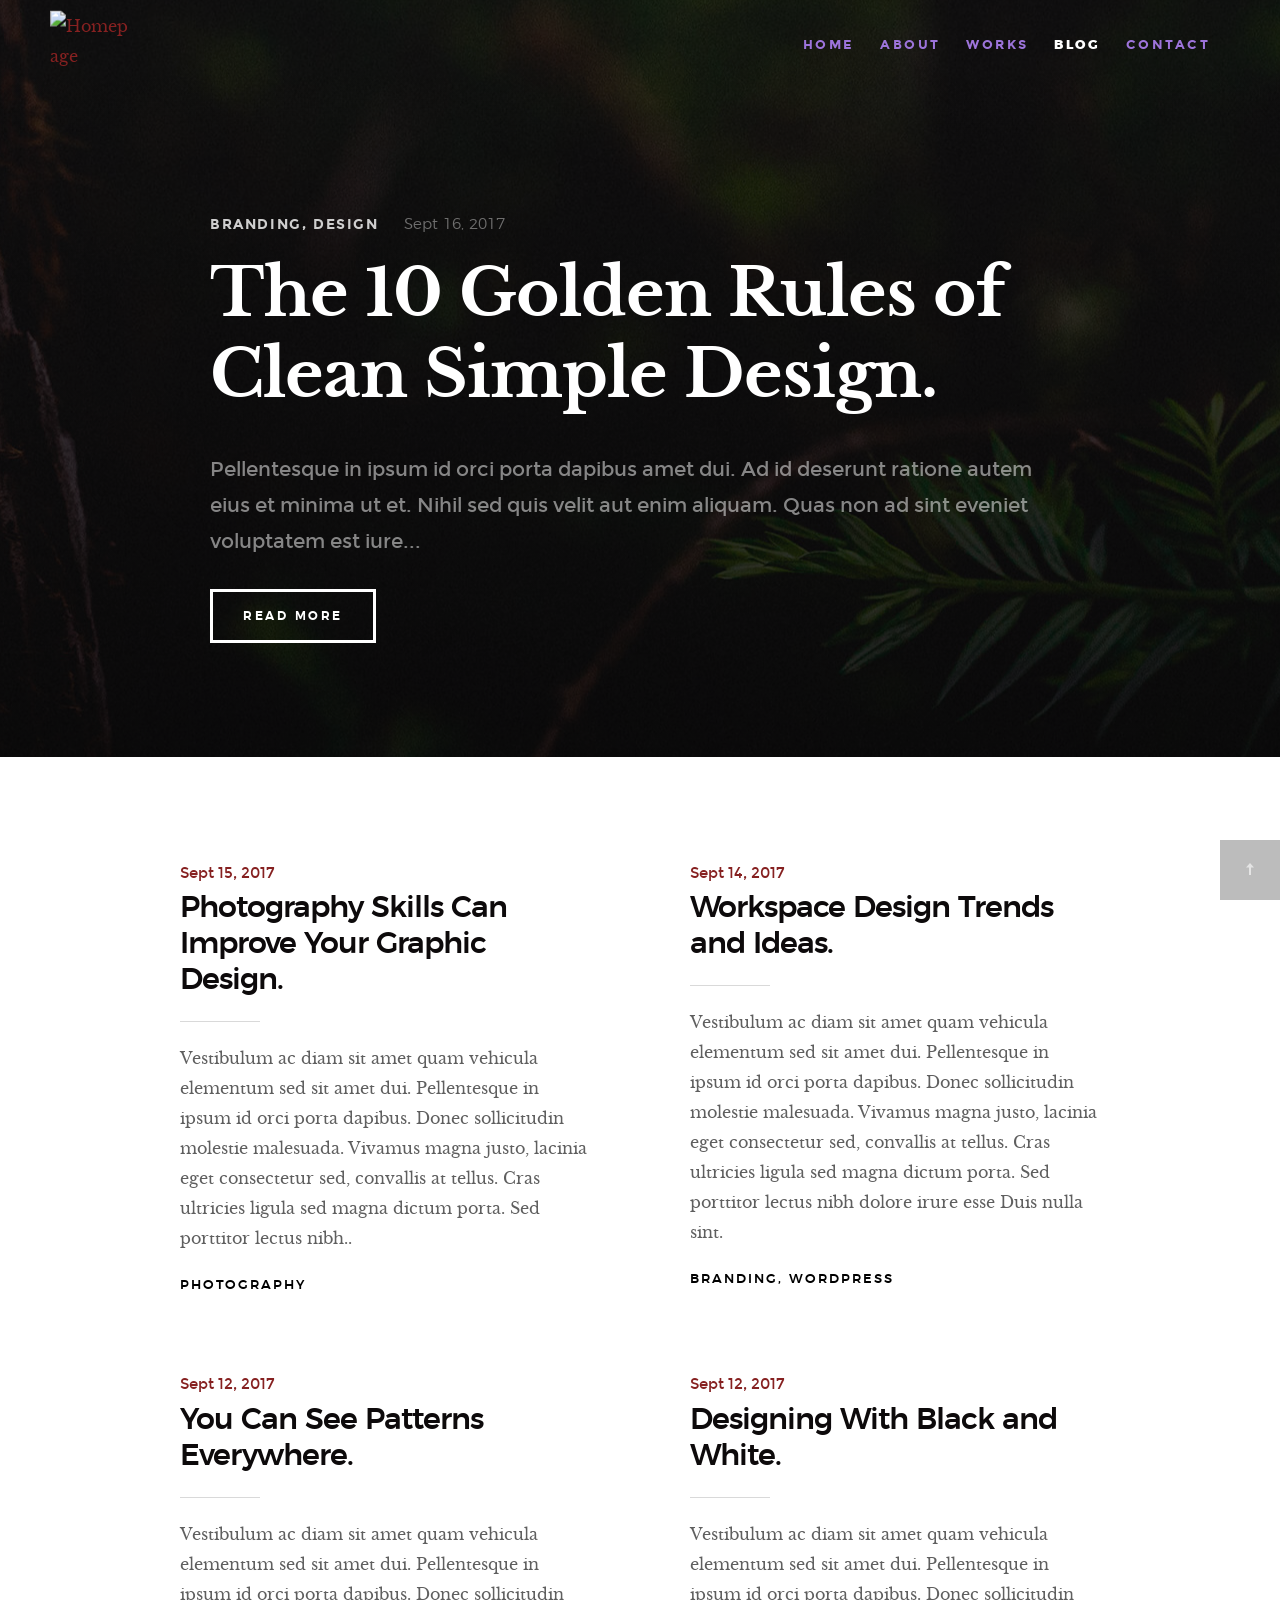
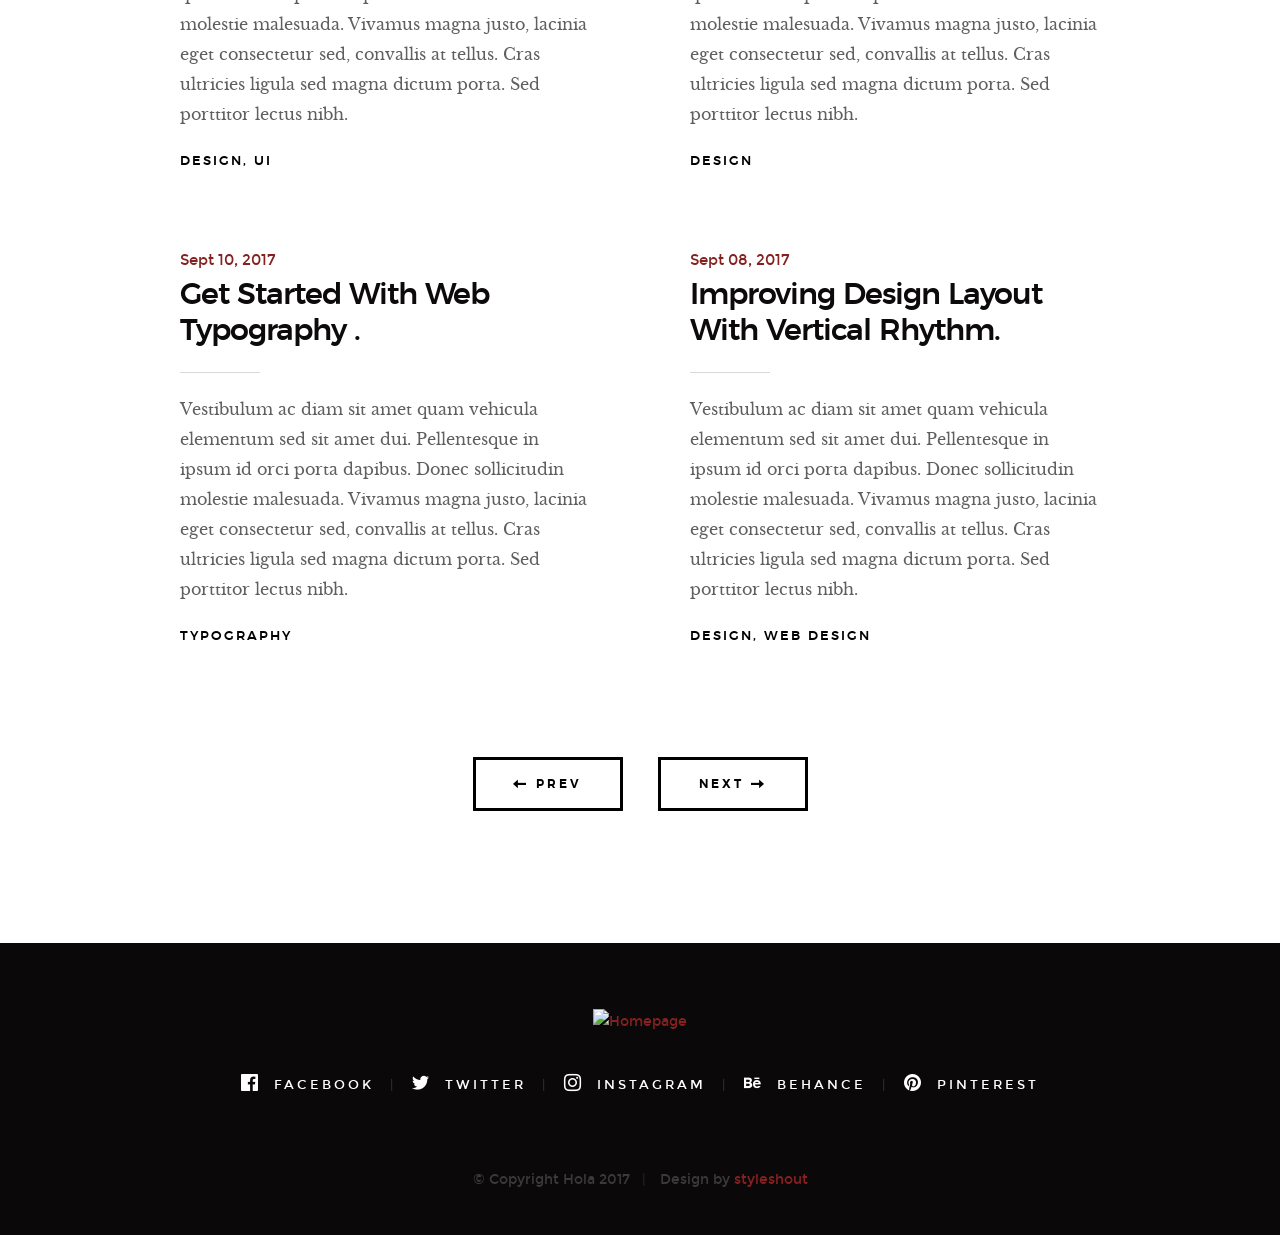
==== blog.html @ 4538a23d "first commit" ====
<!DOCTYPE html>
<!--[if lt IE 9 ]><html class="no-js oldie" lang="en"> <![endif]-->
<!--[if IE 9 ]><html class="no-js oldie ie9" lang="en"> <![endif]-->
<!--[if (gte IE 9)|!(IE)]><!-->
<html class="no-js" lang="en">
<!--<![endif]-->

<head>

    <!--- basic page needs
    ================================================== -->
    <meta charset="utf-8">
    <title>Blog - Hola</title>
    <meta name="description" content="">
    <meta name="author" content="">

    <!-- mobile specific metas
    ================================================== -->
    <meta name="viewport" content="width=device-width, initial-scale=1">

    <!-- CSS
    ================================================== -->
    <link rel="stylesheet" href="css/base.css">
    <link rel="stylesheet" href="css/vendor.css">
    <link rel="stylesheet" href="css/main.css">

    <!-- script
    ================================================== -->
    <script src="js/modernizr.js"></script>
    <script src="js/pace.min.js"></script>

    <!-- favicons
    ================================================== -->
    <link rel="shortcut icon" href="favicon.ico" type="image/x-icon">
    <link rel="icon" href="favicon.ico" type="image/x-icon">

</head>


<body id="top">

    <!-- header
    ================================================== -->
    <header class="s-header">

        <div class="header-logo">
            <a class="site-logo" href="index.html"><img src="images/logo.png" alt="Homepage"></a>
        </div>

        <nav class="header-nav-wrap">
            <ul class="header-nav">
                <li><a href="index.html#home" title="home">Home</a></li>
                <li><a href="index.html#about" title="about">About</a></li>
                <li><a href="index.html#works" title="works">Works</a></li>
                <li class="current"><a href="blog.html" title="blog">Blog</a></li>
                <li><a href="index.html#contact" title="contact">Contact</a></li>	
            </ul>
        </nav>

        <a class="header-menu-toggle" href="#0"><span>Menu</span></a>

    </header> <!-- end s-header -->


    <!-- page header
    ================================================== -->
    <section class="page-header page-hero" style="background-image:url(images/blog/blog-bg-01.jpg)">

        <div class="row page-header__content">
            <article class="col-full">

                <div class="page-header__info">
                    <div class="page-header__cat">
                        <a href="#0">Branding</a><a href="#0">Design</a>
                    </div>
                    <div class="page-header__date">
                        Sept 16, 2017
                    </div>
                </div>
                
                <h1 class="page-header__title">
                    <a href="#0" title="">
                        The 10 Golden Rules of Clean Simple Design.
                    </a>
                </h1>
                <p>Pellentesque in ipsum id orci porta dapibus amet dui. Ad id deserunt ratione autem eius et minima ut et. Nihil sed quis velit aut enim aliquam. Quas non ad sint eveniet voluptatem est iure...</p>
                <p>
                    <a href="#0" class="btn btn--stroke page-header__btn">Read More</a>
                </p>
            </article>
        </div>

    </section> <!-- end page-header -->


    <!-- blog
    ================================================== -->
    <section class="blog-content-wrap">

        <div class="row blog-content">
            <div class="col-full">

                <div class="blog-list block-1-2 block-tab-full">

                    <article class="col-block">
                        
                        <div class="blog-date">
                            <a href="blog-single.html">Sept 15, 2017</a>
                        </div>  
                        
                        <h2 class="h01"><a href="blog-single.html">Photography Skills Can Improve Your Graphic Design.</a></h2>
                        <p>
                        Vestibulum ac diam sit amet quam vehicula elementum sed sit amet dui. Pellentesque in ipsum id orci porta dapibus. Donec sollicitudin molestie malesuada. Vivamus magna justo, lacinia eget consectetur sed, convallis at tellus. Cras ultricies ligula sed magna dictum porta. Sed porttitor lectus nibh..
                        </p>

                        <div class="blog-cat">
                            <a href="blog.html">Photography</a>
                        </div>

                    </article>

                    <article class="col-block">
                        
                        <div class="blog-date">
                            <a href="blog-single.html">Sept 14, 2017</a>
                        </div>

                        <h2 class="h01"><a href="blog-single.html">Workspace Design Trends and Ideas.</a></h2>
                        <p>
                        Vestibulum ac diam sit amet quam vehicula elementum sed sit amet dui. Pellentesque in ipsum id orci porta dapibus. Donec sollicitudin molestie malesuada. Vivamus magna justo, lacinia eget consectetur sed, convallis at tellus. Cras ultricies ligula sed magna dictum porta. Sed porttitor lectus nibh dolore irure esse Duis nulla sint.
                        </p>

                        <div class="blog-cat">
                            <a href="blog.html">Branding</a><a href="blog.html">Wordpress</a>
                        </div>
                    </article>

                    <article class="col-block">
                        
                        <div class="blog-date">
                            <a href="blog-single.html">Sept 12, 2017</a>
                        </div>    
                        <h2 class="h01"><a href="blog-single.html">You Can See Patterns Everywhere.</a></h2>
                        <p>
                        Vestibulum ac diam sit amet quam vehicula elementum sed sit amet dui. Pellentesque in ipsum id orci porta dapibus. Donec sollicitudin molestie malesuada. Vivamus magna justo, lacinia eget consectetur sed, convallis at tellus. Cras ultricies ligula sed magna dictum porta. Sed porttitor lectus nibh.
                        </p>

                        <div class="blog-cat">
                            <a href="blog.html">Design</a><a href="blog.html">UI</a>
                        </div>
                    </article>

                    <article class="col-block">
                        
                        <div class="blog-date">
                            <a href="blog-single.html">Sept 12, 2017</a>
                        </div>
                        <h2 class="h01"><a href="blog-single.html">Designing With Black and White.</a></h2>
                        <p>
                        Vestibulum ac diam sit amet quam vehicula elementum sed sit amet dui. Pellentesque in ipsum id orci porta dapibus. Donec sollicitudin molestie malesuada. Vivamus magna justo, lacinia eget consectetur sed, convallis at tellus. Cras ultricies ligula sed magna dictum porta. Sed porttitor lectus nibh.
                        </p>

                        <div class="blog-cat">
                            <a href="blog.html">Design</a>
                        </div>
                    </article>

                    <article class="col-block">
                        <div class="blog-date">
                            <a href="blog-single.html">Sept 10, 2017</a>
                        </div>
                        <h2 class="h01"><a href="blog-single.html">Get Started With Web Typography .</a></h2>
                        <p>
                        Vestibulum ac diam sit amet quam vehicula elementum sed sit amet dui. Pellentesque in ipsum id orci porta dapibus. Donec sollicitudin molestie malesuada. Vivamus magna justo, lacinia eget consectetur sed, convallis at tellus. Cras ultricies ligula sed magna dictum porta. Sed porttitor lectus nibh.
                        </p>

                        <div class="blog-cat">
                            <a href="blog.html">Typography</a>
                        </div>
                    </article>

                    <article class="col-block">
                        
                        <div class="blog-date">
                            <a href="blog-single.html">Sept 08, 2017</a>
                        </div>
                        <h2 class="h01"><a href="blog-single.html">Improving Design Layout With Vertical Rhythm.</a></h2>
                        <p>
                        Vestibulum ac diam sit amet quam vehicula elementum sed sit amet dui. Pellentesque in ipsum id orci porta dapibus. Donec sollicitudin molestie malesuada. Vivamus magna justo, lacinia eget consectetur sed, convallis at tellus. Cras ultricies ligula sed magna dictum porta. Sed porttitor lectus nibh.
                        </p>

                        <div class="blog-cat">
                            <a href="blog.html">Design</a><a href="#0">Web Design</a>
                        </div>
                    </article>

                </div> <!-- end blog-list -->

            </div> <!-- end col-full -->
        </div> <!-- end blog-content -->

        <div class="row blog-entries-nav">
            <div class="col-full">
                <a href="#0" class="btn btn--stroke">
                    <i class="im im-arrow-left"></i>
                    Prev
                </a>
                <a href="#0" class="btn btn--stroke">
                    Next
                    <i class="im im-arrow-right"></i>
                </a>
            </div>
        </div>

    </section> <!-- end blog-content-wrap -->


    <!-- footer
    ================================================== -->
    <footer>
        <div class="row">
            <div class="col-full">

                <div class="footer-logo">
                    <a class="footer-site-logo" href="#0"><img src="images/logo.png" alt="Homepage"></a>
                </div>

                <ul class="footer-social">
                    <li><a href="#0">
                        <i class="im im-facebook" aria-hidden="true"></i>
                        <span>Facebook</span>
                    </a></li>
                    <li><a href="#0">
                        <i class="im im-twitter" aria-hidden="true"></i>
                        <span>Twitter</span>
                    </a></li>
                    <li><a href="#0">
                        <i class="im im-instagram" aria-hidden="true"></i>
                        <span>Instagram</span>
                    </a></li>
                    <li><a href="#0">
                        <i class="im im-behance" aria-hidden="true"></i>
                        <span>Behance</span>
                    </a></li>
                    <li><a href="#0">
                        <i class="im im-pinterest" aria-hidden="true"></i>
                        <span>Pinterest</span>
                    </a></li>
                </ul>
                    
            </div>
        </div>

        <div class="row footer-bottom">

            <div class="col-twelve">
                <div class="copyright">
                    <span>© Copyright Hola 2017</span> 
                    <span>Design by <a href="https://www.styleshout.com/">styleshout</a></span>	
                </div>

                <div class="go-top">
                <a class="smoothscroll" title="Back to Top" href="#top"><i class="im im-arrow-up" aria-hidden="true"></i></a>
                </div>
            </div>

        </div> <!-- end footer-bottom -->

    </footer> <!-- end footer -->


    <div id="preloader"> 
        <div id="loader"></div>
    </div>


    <!-- Java Script
    ================================================== -->
    <script src="js/jquery-3.2.1.min.js"></script>
    <script src="js/plugins.js"></script>
    <script src="js/main.js"></script>

</body>

</html>
---- css/base.css ----
/* =================================================================== 
 *
 *  Hola v1.0 Base Stylesheet
 *  10-02-2017
 *  ------------------------------------------------------------------
 *
 *  TOC:
 *  # Normalize
 *  # Basic/base setup styles
 *      ## Media
 *      ## Typography resets
 *      ## links
 *      ## inputs
 *  # grid
 *      ## medium size devices
 *      ## tablets
 *      ## mobile devices
 *      ## small mobile devices
 *  # block grids
 *      ## medium size devices
 *      ## tablets
 *      ## mobile devices
 *      ## small mobile devices
 *  # MISC
 *
 * =================================================================== */


/* ===================================================================
 * # normalize
 * normalize.css v5.0.0 | MIT License | 
 * github.com/necolas/normalize.css
 *
 * ------------------------------------------------------------------- */

html {
    font-family: sans-serif;
    line-height: 1.15;
    -ms-text-size-adjust: 100%;
    -webkit-text-size-adjust: 100%;
}

body {
    margin: 0;
}

article, aside, footer, header, nav, section {
    display: block;
}

h1 {
    font-size: 2em;
    margin: 0.67em 0;
}

figcaption, figure, main {
    display: block;
}

figure {
    margin: 1em 40px;
}

hr {
    box-sizing: content-box;
    height: 0;
    overflow: visible;
}

pre {
    font-family: monospace, monospace;
    font-size: 1em;
}

a {
    background-color: transparent;
    -webkit-text-decoration-skip: objects;
}

a:active, a:hover {
    outline-width: 0;
}

abbr[title] {
    border-bottom: none;
    text-decoration: underline;
    text-decoration: underline dotted;
}

b, strong {
    font-weight: inherit;
}

b, strong {
    font-weight: bolder;
}

code, kbd, samp {
    font-family: monospace, monospace;
    font-size: 1em;
}

dfn {
    font-style: italic;
}

mark {
    background-color: #ff0;
    color: #000;
}

small {
    font-size: 80%;
}

sub, sup {
    font-size: 75%;
    line-height: 0;
    position: relative;
    vertical-align: baseline;
}

sub {
    bottom: -0.25em;
}

sup {
    top: -0.5em;
}

audio, video {
    display: inline-block;
}

audio:not([controls]) {
    display: none;
    height: 0;
}

img {
    border-style: none;
}

svg:not(:root) {
    overflow: hidden;
}

button, input, optgroup, select, textarea {
    font-family: sans-serif;
    font-size: 100%;
    line-height: 1.15;
    margin: 0;
}

button, input {
    overflow: visible;
}

button, select {
    text-transform: none;
}

button, html [type="button"], [type="reset"], [type="submit"] {
    -webkit-appearance: button;
}

button::-moz-focus-inner, [type="button"]::-moz-focus-inner, [type="reset"]::-moz-focus-inner, [type="submit"]::-moz-focus-inner {
    border-style: none;
    padding: 0;
}

button:-moz-focusring, [type="button"]:-moz-focusring, [type="reset"]:-moz-focusring, [type="submit"]:-moz-focusring {
    outline: 1px dotted ButtonText;
}

fieldset {
    border: 1px solid #c0c0c0;
    margin: 0 2px;
    padding: 0.35em 0.625em 0.75em;
}

legend {
    box-sizing: border-box;
    color: inherit;
    display: table;
    max-width: 100%;
    padding: 0;
    white-space: normal;
}

progress {
    display: inline-block;
    vertical-align: baseline;
}

textarea {
    overflow: auto;
}

[type="checkbox"], [type="radio"] {
    box-sizing: border-box;
    padding: 0;
}

[type="number"]::-webkit-inner-spin-button, [type="number"]::-webkit-outer-spin-button {
    height: auto;
}

[type="search"] {
    -webkit-appearance: textfield;
    outline-offset: -2px;
}

[type="search"]::-webkit-search-cancel-button, [type="search"]::-webkit-search-decoration {
    -webkit-appearance: none;
}

::-webkit-file-upload-button {
    -webkit-appearance: button;
    font: inherit;
}

details, menu {
    display: block;
}

summary {
    display: list-item;
}

canvas {
    display: inline-block;
}

template {
    display: none;
}

[hidden] {
    display: none;
}


/* ===================================================================
 * # basic/base setup styles - (_basic.scss)
 *
 * ------------------------------------------------------------------- */

html {
    font-size: 62.5%;
    box-sizing: border-box;
}

*, *::before, *::after {
    box-sizing: inherit;
}

body {
    font-weight: normal;
    line-height: 1;
    word-wrap: break-word;
    text-rendering: optimizeLegibility;
    -webkit-overflow-scrolling: touch;
    -webkit-text-size-adjust: none;
}

body, input, button {
    -moz-osx-font-smoothing: grayscale;
    -webkit-font-smoothing: antialiased;
}


/* ------------------------------------------------------------------- 
 * ## Media - (_basic.scss)
 * ------------------------------------------------------------------- */

img, video {
    max-width: 100%;
    height: auto;
}


/* ------------------------------------------------------------------- 
 * ## Typography resets - (_basic.scss)
 * ------------------------------------------------------------------- */

div, dl, dt, dd, ul, ol, li, h1, h2, h3, h4, h5, h6, pre, form, p, blockquote, th, td {
    margin: 0;
    padding: 0;
}

h1, h2, h3, h4, h5, h6 {
    -webkit-font-smoothing: auto;
    -webkit-font-smoothing: antialiased;
    -webkit-font-variant-ligatures: common-ligatures;
    -moz-font-variant-ligatures: common-ligatures;
    font-variant-ligatures: common-ligatures;
    text-rendering: optimizeLegibility;
}

em, i {
    font-style: italic;
    line-height: inherit;
}

strong, b {
    font-weight: bold;
    line-height: inherit;
}

small {
    font-size: 60%;
    line-height: inherit;
}

ol, ul {
    list-style: none;
}

li {
    display: block;
}


/* ------------------------------------------------------------------- 
 * ## links - (_basic.scss)
 * ------------------------------------------------------------------- */

a {
    text-decoration: none;
    line-height: inherit;
}

a img {
    border: none;
}


/* ------------------------------------------------------------------- 
 * ## inputs - (_basic.scss)
 * ------------------------------------------------------------------- */

fieldset {
    margin: 0;
    padding: 0;
}

input[type="email"], 
input[type="number"], 
input[type="search"], 
input[type="text"], 
input[type="tel"], 
input[type="url"], 
input[type="password"], textarea {
    -webkit-appearance: none;
    -moz-appearance: none;
    -ms-appearance: none;
    -o-appearance: none;
    appearance: none;
}


/* ===================================================================
 * # grid - (_grid.scss)
 *
 * ------------------------------------------------------------------- */

.row {
    width: 94%;
    max-width: 1200px;
    margin: 0 auto;
}

.row:after {
    content: "";
    display: table;
    clear: both;
}

.row .row {
    width: auto;
    max-width: none;
    margin-left: -20px;
    margin-right: -20px;
}


/* column blocks
 * -------------------------------------- */

[class*="col-"] {
    float: left;
}

[class*="col-"] + [class*="col-"].end {
    float: right;
}

[class*="col-"] {
    padding: 0 20px;
}


/* column width classes 
 * -------------------------------------- */

.col-one {
    width: 8.33333%;
}

.col-two, .col-1-6 {
    width: 16.66667%;
}

.col-three, .col-1-4 {
    width: 25%;
}

.col-four, .col-1-3 {
    width: 33.33333%;
}

.col-five {
    width: 41.66667%;
}

.col-six, .col-1-2 {
    width: 50%;
}

.col-seven {
    width: 58.33333%;
}

.col-eight, .col-2-3 {
    width: 66.66667%;
}

.col-nine, .col-3-4 {
    width: 75%;
}

.col-ten, .col-5-6 {
    width: 83.33333%;
}

.col-eleven {
    width: 91.66667%;
}

.col-twelve, .col-full {
    width: 100%;
}


/* ------------------------------------------------------------------- 
 * ## medium size devices - (_grid.scss)
 * ------------------------------------------------------------------- */

@media only screen and (max-width: 1200px) {
    .row .row {
        margin-left: -15px;
        margin-right: -15px;
    }
    [class*="col-"] {
        padding: 0 15px;
    }
    .md-two, .md-1-6 {
        width: 16.66667%;
    }
    .md-one {
        width: 8.33333%;
    }
    .md-three, .md-1-4 {
        width: 25%;
    }
    .md-four, .md-1-3 {
        width: 33.33333%;
    }
    .md-five {
        width: 41.66667%;
    }
    .md-six, .md-1-2 {
        width: 50%;
    }
    .md-seven {
        width: 58.33333%;
    }
    .md-eight, .md-2-3 {
        width: 66.66667%;
    }
    .md-nine, .md-3-4 {
        width: 75%;
    }
    .md-ten, .md-5-6 {
        width: 83.33333%;
    }
    .md-eleven {
        width: 91.66667%;
    }
    .md-twelve, .md-full {
        width: 100%;
    }
}


/* ------------------------------------------------------------------- 
 * ## tablets - (_grid.scss)
 * ------------------------------------------------------------------- */

@media only screen and (max-width: 800px) {
    .row {
        width: 90%;
    }
    .tab-1-4 {
        width: 25%;
    }
    .tab-1-3 {
        width: 33.33333%;
    }
    .tab-1-2 {
        width: 50%;
    }
    .tab-2-3 {
        width: 66.66667%;
    }
    .tab-3-4 {
        width: 75%;
    }
    .tab-full {
        width: 100%;
    }
}


/* ------------------------------------------------------------------- 
 * ## mobile devices - (_grid.scss)
 * ------------------------------------------------------------------- */

@media only screen and (max-width: 600px) {
    .row {
        width: auto;
        padding-left: 25px;
        padding-right: 25px;
    }
    .row .row {
        margin-left: -10px;
        margin-right: -10px;
    }
    [class*="col-"] {
        padding: 0 10px;
    }
    .mob-1-4 {
        width: 25%;
    }
    .mob-1-3 {
        width: 33.33333%;
    }
    .mob-1-2 {
        width: 50%;
    }
    .mob-2-3 {
        width: 66.66667%;
    }
    .mob-3-4 {
        width: 75%;
    }
    .mob-full {
        width: 100%;
    }
}


/* ------------------------------------------------------------------- 
 * ## small mobile devices - (_grid.scss) 
 * ------------------------------------------------------------------- */


/* stack columns on small mobile devices
 * ------------------------------------------------------------------- */

@media only screen and (max-width: 400px) {
    .row .row {
        padding-left: 0;
        padding-right: 0;
        margin-left: 0;
        margin-right: 0;
    }
    [class*="col-"] {
        width: 100% !important;
        float: none !important;
        clear: both !important;
        margin-left: 0;
        margin-right: 0;
        padding: 0;
    }
    [class*="col-"] + [class*="col-"].end {
        float: none;
    }
}


/* ===================================================================
 * # block grids - (_grid.scss)
 * ------------------------------------------------------------------- */


/*   Equally-sized columns define at row level
 * ------------------------------------------------------------------- */

[class*="block-"]:after {
    content: "";
    display: table;
    clear: both;
}

.block-1-6 .col-block {
    width: 16.66667%;
}

.block-1-5 .col-block {
    width: 20%;
}

.block-1-4 .col-block {
    width: 25%;
}

.block-1-3 .col-block {
    width: 33.33333%;
}

.block-1-2 .col-block {
    width: 50%;
}


/**
 * Clearing for block grid columns. Allow columns with 
 * different heights to align properly.
 */

.block-1-6 .col-block:nth-child(6n+1), 
.block-1-5 .col-block:nth-child(5n+1), 
.block-1-4 .col-block:nth-child(4n+1), 
.block-1-3 .col-block:nth-child(3n+1), 
.block-1-2 .col-block:nth-child(2n+1) {
    clear: both;
}


/* ------------------------------------------------------------------- 
 * ## medium size devices - (_grid.scss)
 * ------------------------------------------------------------------- */

@media only screen and (max-width: 1200px) {
    .block-m-1-6 .col-block {
        width: 16.66667%;
    }
    .block-m-1-5 .col-block {
        width: 20%;
    }
    .block-m-1-4 .col-block {
        width: 25%;
    }
    .block-m-1-3 .col-block {
        width: 33.33333%;
    }
    .block-m-1-2 .col-block {
        width: 50%;
    }
    .block-m-full .col-block {
        width: 100%;
        clear: both;
    }
    [class*="block-m-"] .bgrid:nth-child(n) {
        clear: none;
    }
    .block-m-1-6 .col-block:nth-child(6n+1), 
    .block-m-1-5 .col-block:nth-child(5n+1), 
    .block-m-1-4 .col-block:nth-child(4n+1), 
    .block-m-1-3 .col-block:nth-child(3n+1), 
    .block-m-1-2 .col-block:nth-child(2n+1) {
        clear: both;
    }
}


/* ------------------------------------------------------------------- 
 * ## tablets - (_grid.scss)
 * ------------------------------------------------------------------- */

@media only screen and (max-width: 800px) {
    .block-tab-1-6 .col-block {
        width: 16.66667%;
    }
    .block-tab-1-5 .col-block {
        width: 20%;
    }
    .block-tab-1-4 .col-block {
        width: 25%;
    }
    .block-tab-1-3 .col-block {
        width: 33.33333%;
    }
    .block-tab-1-2 .col-block {
        width: 50%;
    }
    .block-tab-full .col-block {
        width: 100%;
        clear: both;
    }
    [class*="block-tab-"] .bgrid:nth-child(n) {
        clear: none;
    }
    .block-tab-1-6 .col-block:nth-child(6n+1), 
    .block-tab-1-6 .col-block:nth-child(5n+1), 
    .block-tab-1-4 .col-block:nth-child(4n+1), 
    .block-tab-1-3 .col-block:nth-child(3n+1), 
    .block-tab-1-2 .col-block:nth-child(2n+1) {
        clear: both;
    }
}


/* ------------------------------------------------------------------- 
 * ## mobile devices - (_grid.scss)
 * ------------------------------------------------------------------- */

@media only screen and (max-width: 600px) {
    .block-mob-1-6 .col-block {
        width: 16.66667%;
    }
    .block-mob-1-5 .col-block {
        width: 20%;
    }
    .block-mob-1-4 .col-block {
        width: 25%;
    }
    .block-mob-1-3 .col-block {
        width: 33.33333%;
    }
    .block-mob-1-2 .col-block {
        width: 50%;
    }
    .block-mob-full .col-block {
        width: 100%;
        clear: both;
    }
    [class*="block-mob-"] .bgrid:nth-child(n) {
        clear: none;
    }
    .block-mob-1-6 .col-block:nth-child(6n+1), 
    .block-mob-1-5 .col-block:nth-child(5n+1), 
    .block-mob-1-4 .col-block:nth-child(4n+1), 
    .block-mob-1-3 .col-block:nth-child(3n+1), 
    .block-mob-1-2 .col-block:nth-child(2n+1) {
        clear: both;
    }
}


/* ------------------------------------------------------------------- 
 * ## small mobile devices - (_grid.scss) 
 * ------------------------------------------------------------------- */


/* stack columns on small mobile devices
 * ------------------------------------------------------------------- */

@media only screen and (max-width: 400px) {
    .stack .col-block {
        width: 100% !important;
        float: none !important;
        clear: both !important;
        margin-left: 0;
        margin-right: 0;
    }
}


/* ===================================================================
 * # MISC  - (_grid.scss)
 *
 * ------------------------------------------------------------------- */

.group:after {
    content: "";
    display: table;
    clear: both;
}


/* Misc Helper Styles
 * -------------------------------------- */

.is-hidden {
    display: none;
}

.is-invisible {
    visibility: hidden;
}

.antialiased {
    -webkit-font-smoothing: antialiased;
    -moz-osx-font-smoothing: grayscale;
}

.overflow-hidden {
    overflow: hidden;
}

.remove-bottom {
    margin-bottom: 0;
}

.half-bottom {
    margin-bottom: 1.5rem !important;
}

.add-bottom {
    margin-bottom: 3rem !important;
}

.no-border {
    border: none;
}

.full-width {
    width: 100%;
}

.text-center {
    text-align: center;
}

.text-left {
    text-align: left;
}

.text-right {
    text-align: right;
}

.pull-left {
    float: left;
}

.pull-right {
    float: right;
}

.align-center {
    margin-left: auto;
    margin-right: auto;
    text-align: center;
}
---- css/vendor.css ----
/* =================================================================== 
 *
 *  Hola v1.0 Vendor/Third Party CSS 
 *  10-02-2017
 *  ------------------------------------------------------------------
 *
 *  TOC:
 *  # Slick slider
 *  # PhotoSwipe Skin
 *  # Prettyprint GitHub Theme
 *
 * =================================================================== */


/* ===================================================================
 * # slick slider
 *
 * ------------------------------------------------------------------- */

.slick-slider {
    position: relative;
    display: block;
    box-sizing: border-box;
    -webkit-touch-callout: none;
    -webkit-user-select: none;
    -khtml-user-select: none;
    -moz-user-select: none;
    -ms-user-select: none;
    user-select: none;
    -ms-touch-action: pan-y;
    touch-action: pan-y;
    -webkit-tap-highlight-color: transparent;
}

.slick-list {
    position: relative;
    overflow: hidden;
    display: block;
    margin: 0;
    padding: 0;
}

.slick-list:focus {
    outline: none;
}

.slick-list.dragging {
    cursor: pointer;
    cursor: hand;
}

.slick-slider .slick-track, .slick-slider .slick-list {
    -webkit-transform: translate3d(0, 0, 0);
    -moz-transform: translate3d(0, 0, 0);
    -ms-transform: translate3d(0, 0, 0);
    -o-transform: translate3d(0, 0, 0);
    transform: translate3d(0, 0, 0);
}

.slick-track {
    position: relative;
    left: 0;
    top: 0;
    display: block;
}

.slick-track:before, .slick-track:after {
    content: "";
    display: table;
}

.slick-track:after {
    clear: both;
}

.slick-loading .slick-track {
    visibility: hidden;
}

.slick-slide {
    float: left;
    height: 100%;
    min-height: 1px;
    display: none;
}

[dir="rtl"] .slick-slide {
    float: right;
}

.slick-slide img {
    display: block;
}

.slick-slide.slick-loading img {
    display: none;
}

.slick-slide.dragging img {
    pointer-events: none;
}

.slick-initialized .slick-slide {
    display: block;
}

.slick-loading .slick-slide {
    visibility: hidden;
}

.slick-vertical .slick-slide {
    display: block;
    height: auto;
    border: 1px solid transparent;
}

.slick-arrow.slick-hidden {
    display: none;
}


/*! PhotoSwipe main CSS by Dmitry Semenov | photoswipe.com | MIT license */


/*
	Styles for basic PhotoSwipe functionality (sliding area, open/close transitions)
*/


/* pswp = photoswipe */

.pswp {
    display: none;
    position: absolute;
    width: 100%;
    height: 100%;
    left: 0;
    top: 0;
    overflow: hidden;
    -ms-touch-action: none;
    touch-action: none;
    z-index: 1500;
    -webkit-text-size-adjust: 100%;
    /* create separate layer, to avoid paint on window.onscroll in webkit/blink */
    -webkit-backface-visibility: hidden;
    outline: none;
}

.pswp * {
    -webkit-box-sizing: border-box;
    box-sizing: border-box;
}

.pswp img {
    max-width: none;
}


/* style is added when JS option showHideOpacity is set to true */

.pswp--animate_opacity {
    /* 0.001, because opacity:0 doesn't trigger Paint action, which causes lag at start of transition */
    opacity: 0.001;
    will-change: opacity;
    /* for open/close transition */
    -webkit-transition: opacity 333ms cubic-bezier(0.4, 0, 0.22, 1);
    transition: opacity 333ms cubic-bezier(0.4, 0, 0.22, 1);
}

.pswp--open {
    display: block;
}

.pswp--zoom-allowed .pswp__img {
    /* autoprefixer: off */
    cursor: -webkit-zoom-in;
    cursor: -moz-zoom-in;
    cursor: zoom-in;
}

.pswp--zoomed-in .pswp__img {
    /* autoprefixer: off */
    cursor: -webkit-grab;
    cursor: -moz-grab;
    cursor: grab;
}

.pswp--dragging .pswp__img {
    /* autoprefixer: off */
    cursor: -webkit-grabbing;
    cursor: -moz-grabbing;
    cursor: grabbing;
}


/*
	Background is added as a separate element.
	As animating opacity is much faster than animating rgba() background-color.
*/

.pswp__bg {
    position: absolute;
    left: 0;
    top: 0;
    width: 100%;
    height: 100%;
    background: #000;
    opacity: 0;
    -webkit-transform: translateZ(0);
    transform: translateZ(0);
    -webkit-backface-visibility: hidden;
    will-change: opacity;
}

.pswp__scroll-wrap {
    position: absolute;
    left: 0;
    top: 0;
    width: 100%;
    height: 100%;
    overflow: hidden;
}

.pswp__container, .pswp__zoom-wrap {
    -ms-touch-action: none;
    touch-action: none;
    position: absolute;
    left: 0;
    right: 0;
    top: 0;
    bottom: 0;
}


/* Prevent selection and tap highlights */

.pswp__container, .pswp__img {
    -webkit-user-select: none;
    -moz-user-select: none;
    -ms-user-select: none;
    user-select: none;
    -webkit-tap-highlight-color: transparent;
    -webkit-touch-callout: none;
}

.pswp__zoom-wrap {
    position: absolute;
    width: 100%;
    -webkit-transform-origin: left top;
    -ms-transform-origin: left top;
    transform-origin: left top;
    /* for open/close transition */
    -webkit-transition: -webkit-transform 333ms cubic-bezier(0.4, 0, 0.22, 1);
    transition: transform 333ms cubic-bezier(0.4, 0, 0.22, 1);
}

.pswp__bg {
    will-change: opacity;
    /* for open/close transition */
    -webkit-transition: opacity 333ms cubic-bezier(0.4, 0, 0.22, 1);
    transition: opacity 333ms cubic-bezier(0.4, 0, 0.22, 1);
}

.pswp--animated-in .pswp__bg, .pswp--animated-in .pswp__zoom-wrap {
    -webkit-transition: none;
    transition: none;
}

.pswp__container, .pswp__zoom-wrap {
    -webkit-backface-visibility: hidden;
}

.pswp__item {
    position: absolute;
    left: 0;
    right: 0;
    top: 0;
    bottom: 0;
    overflow: hidden;
}

.pswp__img {
    position: absolute;
    width: auto;
    height: auto;
    top: 0;
    left: 0;
}


/*
	stretched thumbnail or div placeholder element (see below)
	style is added to avoid flickering in webkit/blink when layers overlap
*/

.pswp__img--placeholder {
    -webkit-backface-visibility: hidden;
}


/*
	div element that matches size of large image
	large image loads on top of it
*/

.pswp__img--placeholder--blank {
    background: #222;
}

.pswp--ie .pswp__img {
    width: 100% !important;
    height: auto !important;
    left: 0;
    top: 0;
}


/*
	Error message appears when image is not loaded
	(JS option errorMsg controls markup)
*/

.pswp__error-msg {
    position: absolute;
    left: 0;
    top: 50%;
    width: 100%;
    text-align: center;
    font-size: 14px;
    line-height: 16px;
    margin-top: -8px;
    color: #CCC;
}

.pswp__error-msg a {
    color: #CCC;
    text-decoration: underline;
}


/* ===================================================================
 * # PhotoSwipe Skin
 *
 * ------------------------------------------------------------------- */


/*
    Contents:

    1. Buttons
    2. Share modal and links
    3. Index indicator ("1 of X" counter)
    4. Caption
    5. Loading indicator
    6. Additional styles (root element, top bar, idle state, hidden state, etc.)
*/


/* -------------------------------------------------------------------
 * ## 1. buttons
 * ------------------------------------------------------------------- */


/* <button> css reset */

.pswp__button {
    width: 44px;
    height: 44px;
    line-height: 1;
    position: relative;
    background: none;
    cursor: pointer;
    overflow: visible;
    -webkit-appearance: none;
    display: block;
    border: 0;
    padding: 0;
    margin: 0;
    float: right;
    opacity: 0.6;
    -webkit-transition: opacity 0.2s;
    transition: opacity 0.2s;
    -webkit-box-shadow: none;
    box-shadow: none;
}

.pswp__button:focus, .pswp__button:hover {
    opacity: 1;
    background-color: transparent;
}

.pswp__button:active {
    outline: none;
    opacity: 0.9;
}

.pswp__button::-moz-focus-inner {
    padding: 0;
    border: 0;
}


/* 
pswp__ui--over-close class it added when mouse is 
over element that should close gallery 
*/

.pswp__ui--over-close .pswp__button--close {
    opacity: 1;
}

.pswp__button, .pswp__button--arrow--left:before, .pswp__button--arrow--right:before {
    background: url(../images/photoswipe/default-skin.png) 0 0 no-repeat;
    background-size: 264px 88px;
    width: 44px;
    height: 44px;
}

@media (-webkit-min-device-pixel-ratio: 1.1), (-webkit-min-device-pixel-ratio: 1.09375), (min-resolution: 105dpi), (min-resolution: 1.1dppx) {
    /* Serve SVG sprite if browser supports SVG and resolution is more than 105dpi */
    .pswp--svg .pswp__button, .pswp--svg .pswp__button--arrow--left:before, .pswp--svg .pswp__button--arrow--right:before {
        background-image: url(images/photoswipe/default-skin.svg);
    }
    .pswp--svg .pswp__button--arrow--left, .pswp--svg .pswp__button--arrow--right {
        background: none;
    }
}

.pswp__button--close {
    background-position: 0 -44px;
}

.pswp__button--share {
    background-position: -44px -44px;
}

.pswp__button--fs {
    display: none;
}

.pswp--supports-fs .pswp__button--fs {
    display: block;
}

.pswp--fs .pswp__button--fs {
    background-position: -44px 0;
}

.pswp__button--zoom {
    display: none;
    background-position: -88px 0;
}

.pswp--zoom-allowed .pswp__button--zoom {
    display: block;
}

.pswp--zoomed-in .pswp__button--zoom {
    background-position: -132px 0;
}


/* no arrows on touch screens */

.pswp--touch .pswp__button--arrow--left, .pswp--touch .pswp__button--arrow--right {
    visibility: hidden;
}


/*
Arrow buttons hit area
(icon is added to :before pseudo-element)
*/

.pswp__button--arrow--left, .pswp__button--arrow--right {
    background: none;
    top: 50%;
    margin-top: -22px;
    width: 30px;
    height: 32px;
    position: absolute;
}

.pswp__button--arrow--left {
    left: 12px;
}

.pswp__button--arrow--right {
    right: 12px;
}

.pswp__button--arrow--left:before, .pswp__button--arrow--right:before {
    content: '';
    top: 0;
    background-color: rgba(0, 0, 0, 0.3);
    height: 30px;
    width: 32px;
    position: absolute;
    border-radius: 3px;
}

.pswp__button--arrow--left:before {
    left: 6px;
    background-position: -138px -44px;
}

.pswp__button--arrow--right:before {
    right: 6px;
    background-position: -94px -44px;
}


/* -------------------------------------------------------------------
 * ## 2. Share modal/popup and links
 * ------------------------------------------------------------------- */

.pswp__counter, .pswp__share-modal {
    -webkit-user-select: none;
    -moz-user-select: none;
    -ms-user-select: none;
    user-select: none;
}

.pswp__share-modal {
    display: block;
    background: rgba(0, 0, 0, 0.5);
    width: 100%;
    height: 100%;
    top: 0;
    left: 0;
    padding: 10px;
    position: absolute;
    z-index: 1600;
    opacity: 0;
    -webkit-transition: opacity 0.25s ease-out;
    transition: opacity 0.25s ease-out;
    -webkit-backface-visibility: hidden;
    will-change: opacity;
}

.pswp__share-modal--hidden {
    display: none;
}

.pswp__share-tooltip {
    z-index: 1620;
    position: absolute;
    background: #FFF;
    top: 56px;
    border-radius: 3px;
    display: block;
    width: auto;
    right: 44px;
    -webkit-box-shadow: 0 2px 5px rgba(0, 0, 0, 0.25);
    box-shadow: 0 2px 5px rgba(0, 0, 0, 0.25);
    -webkit-transform: translateY(6px);
    -ms-transform: translateY(6px);
    transform: translateY(6px);
    -webkit-transition: -webkit-transform 0.25s;
    transition: transform 0.25s;
    -webkit-backface-visibility: hidden;
    will-change: transform;
}

.pswp__share-tooltip a {
    display: block;
    padding: 9px 15px;
    color: #000;
    text-decoration: none;
    font-size: 13px;
    line-height: 18px;
}

.pswp__share-tooltip a:hover {
    text-decoration: none;
    color: #000;
}

.pswp__share-tooltip a:first-child {
    /* round corners on the first/last list item */
    border-radius: 3px 3px 0 0;
}

.pswp__share-tooltip a:last-child {
    border-radius: 0 0 3px 3px;
}

.pswp__share-modal--fade-in {
    opacity: 1;
}

.pswp__share-modal--fade-in .pswp__share-tooltip {
    -webkit-transform: translateY(0);
    -ms-transform: translateY(0);
    transform: translateY(0);
}


/* increase size of share links on touch devices */

.pswp--touch .pswp__share-tooltip a {
    padding: 16px 12px;
}

a.pswp__share--facebook:before {
    content: '';
    display: block;
    width: 0;
    height: 0;
    position: absolute;
    top: -12px;
    right: 15px;
    border: 6px solid transparent;
    border-bottom-color: #FFF;
    -webkit-pointer-events: none;
    -moz-pointer-events: none;
    pointer-events: none;
}

a.pswp__share--facebook:hover {
    background: #3E5C9A;
    color: #FFF;
}

a.pswp__share--facebook:hover:before {
    border-bottom-color: #3E5C9A;
}

a.pswp__share--twitter:hover {
    background: #55ACEE;
    color: #FFF;
}

a.pswp__share--pinterest:hover {
    background: #CCC;
    color: #CE272D;
}

a.pswp__share--download:hover {
    background: #DDD;
}


/* -------------------------------------------------------------------
 * ## 3. Index indicator ("1 of X" counter)
 * ------------------------------------------------------------------- */

.pswp__counter {
    position: absolute;
    left: 6px;
    top: 0;
    height: 44px;
    font-size: 13px;
    line-height: 44px;
    color: #FFF;
    opacity: 0.75;
    padding: 0 10px;
}


/* -------------------------------------------------------------------
 * ## 4. Caption
 * ------------------------------------------------------------------- */

.pswp__caption {
    position: absolute;
    left: 0;
    bottom: 0;
    width: 100%;
    min-height: 45px;
}

.pswp__caption h4 {
    font-size: 1.8rem;
    line-height: 1.333;
    margin: 0 0 .6rem;
    color: #FFFFFF;
}

.pswp__caption small {
    font-size: 11px;
    color: rgba(255, 255, 255, 0.5);
}

.pswp__caption__center {
    text-align: center;
    max-width: 900px;
    margin: 0 auto;
    font-size: 13px;
    padding: 10px;
    line-height: 20px;
    color: rgba(255, 255, 255, 0.5);
}

.pswp__caption--empty {
    display: none;
}


/* Fake caption element, used to calculate height of next/prev image */

.pswp__caption--fake {
    visibility: hidden;
}


/* -------------------------------------------------------------------
 * ## 5. Loading indicator (preloader)
 * You can play with it here - http://codepen.io/dimsemenov/pen/yyBWoR
 * ------------------------------------------------------------------- */

.pswp__preloader {
    width: 44px;
    height: 44px;
    position: absolute;
    top: 0;
    left: 50%;
    margin-left: -22px;
    opacity: 0;
    -webkit-transition: opacity 0.25s ease-out;
    transition: opacity 0.25s ease-out;
    will-change: opacity;
    direction: ltr;
}

.pswp__preloader__icn {
    width: 20px;
    height: 20px;
    margin: 12px;
}

.pswp__preloader--active {
    opacity: 1;
}

.pswp__preloader--active .pswp__preloader__icn {
    /* We use .gif in browsers that don't support CSS animation */
    background: url(..images/photoswipe/preloader.gif) 0 0 no-repeat;
}

.pswp--css_animation .pswp__preloader--active {
    opacity: 1;
}

.pswp--css_animation .pswp__preloader--active .pswp__preloader__icn {
    -webkit-animation: clockwise 500ms linear infinite;
    animation: clockwise 500ms linear infinite;
}

.pswp--css_animation .pswp__preloader--active .pswp__preloader__donut {
    -webkit-animation: donut-rotate 1000ms cubic-bezier(0.4, 0, 0.22, 1) infinite;
    animation: donut-rotate 1000ms cubic-bezier(0.4, 0, 0.22, 1) infinite;
}

.pswp--css_animation .pswp__preloader__icn {
    background: none;
    opacity: 0.75;
    width: 14px;
    height: 14px;
    position: absolute;
    left: 15px;
    top: 15px;
    margin: 0;
}

.pswp--css_animation .pswp__preloader__cut {
    /* 
			The idea of animating inner circle is based on Polymer ("material") loading indicator 
			 by Keanu Lee https://blog.keanulee.com/2014/10/20/the-tale-of-three-spinners.html
		*/
    position: relative;
    width: 7px;
    height: 14px;
    overflow: hidden;
}

.pswp--css_animation .pswp__preloader__donut {
    -webkit-box-sizing: border-box;
    box-sizing: border-box;
    width: 14px;
    height: 14px;
    border: 2px solid #FFF;
    border-radius: 50%;
    border-left-color: transparent;
    border-bottom-color: transparent;
    position: absolute;
    top: 0;
    left: 0;
    background: none;
    margin: 0;
}

@media screen and (max-width: 1024px) {
    .pswp__preloader {
        position: relative;
        left: auto;
        top: auto;
        margin: 0;
        float: right;
    }
}

@-webkit-keyframes clockwise {
    0% {
        -webkit-transform: rotate(0deg);
        transform: rotate(0deg);
    }
    100% {
        -webkit-transform: rotate(360deg);
        transform: rotate(360deg);
    }
}

@keyframes clockwise {
    0% {
        -webkit-transform: rotate(0deg);
        transform: rotate(0deg);
    }
    100% {
        -webkit-transform: rotate(360deg);
        transform: rotate(360deg);
    }
}

@-webkit-keyframes donut-rotate {
    0% {
        -webkit-transform: rotate(0);
        transform: rotate(0);
    }
    50% {
        -webkit-transform: rotate(-140deg);
        transform: rotate(-140deg);
    }
    100% {
        -webkit-transform: rotate(0);
        transform: rotate(0);
    }
}

@keyframes donut-rotate {
    0% {
        -webkit-transform: rotate(0);
        transform: rotate(0);
    }
    50% {
        -webkit-transform: rotate(-140deg);
        transform: rotate(-140deg);
    }
    100% {
        -webkit-transform: rotate(0);
        transform: rotate(0);
    }
}


/* -------------------------------------------------------------------
 * ## 6. additional styles
 * ------------------------------------------------------------------- */


/* root element of UI */

.pswp {
    font-family: "montserrat-regular", sans-serif;
}

.pswp__ui {
    -webkit-font-smoothing: auto;
    visibility: visible;
    opacity: 1;
    z-index: 1550;
}


/* top black bar with buttons and "1 of X" indicator */

.pswp__top-bar {
    position: absolute;
    left: 0;
    top: 0;
    height: 44px;
    width: 100%;
    padding: 0 6px;
}

.pswp__caption, .pswp__top-bar, .pswp--has_mouse .pswp__button--arrow--left, .pswp--has_mouse .pswp__button--arrow--right {
    -webkit-backface-visibility: hidden;
    will-change: opacity;
    -webkit-transition: opacity 333ms cubic-bezier(0.4, 0, 0.22, 1);
    transition: opacity 333ms cubic-bezier(0.4, 0, 0.22, 1);
}


/* pswp--has_mouse class is added only when two subsequent mousemove events occur */

.pswp--has_mouse .pswp__button--arrow--left, .pswp--has_mouse .pswp__button--arrow--right {
    visibility: visible;
}

.pswp__top-bar, .pswp__caption {
    background-color: rgba(0, 0, 0, 0.5);
}


/* pswp__ui--fit class is added when main image "fits" between top bar and bottom bar (caption) */

.pswp__ui--fit .pswp__top-bar, .pswp__ui--fit .pswp__caption {
    background-color: rgba(0, 0, 0, 0.3);
}


/* pswp__ui--idle class is added when mouse isn't moving for several seconds (JS option timeToIdle) */

.pswp__ui--idle .pswp__top-bar {
    opacity: 0;
}

.pswp__ui--idle .pswp__button--arrow--left, .pswp__ui--idle .pswp__button--arrow--right {
    opacity: 0;
}


/*
	pswp__ui--hidden class is added when controls are hidden
	e.g. when user taps to toggle visibility of controls
*/

.pswp__ui--hidden .pswp__top-bar, .pswp__ui--hidden .pswp__caption, .pswp__ui--hidden .pswp__button--arrow--left, .pswp__ui--hidden .pswp__button--arrow--right {
    /* Force paint & create composition layer for controls. */
    opacity: 0.001;
}


/* pswp__ui--one-slide class is added when there is just one item in gallery */

.pswp__ui--one-slide .pswp__button--arrow--left, .pswp__ui--one-slide .pswp__button--arrow--right, .pswp__ui--one-slide .pswp__counter {
    display: none;
}

.pswp__element--disabled {
    display: none !important;
}

.pswp--minimal--dark .pswp__top-bar {
    background: none;
}


/* ===================================================================
 * # Prettyprint GitHub Theme
 *
 * ------------------------------------------------------------------- */

.prettyprint {
    background: #F1F1F1;
    font-family: Menlo, 'Bitstream Vera Sans Mono', 'DejaVu Sans Mono', Monaco, Consolas, monospace;
    font-size: 12px;
    line-height: 1.5;
    border-radius: 3px;
    border: none;
}

.pln {
    color: #333333;
}

@media screen {
    .str {
        color: #dd1144;
    }
    .kwd {
        color: #333333;
    }
    .com {
        color: #999988;
    }
    .typ {
        color: #445588;
    }
    .lit {
        color: #445588;
    }
    .pun {
        color: #333333;
    }
    .opn {
        color: #333333;
    }
    .clo {
        color: #333333;
    }
    .tag {
        color: navy;
    }
    .atn {
        color: teal;
    }
    .atv {
        color: #dd1144;
    }
    .dec {
        color: #333333;
    }
    .var {
        color: teal;
    }
    .fun {
        color: #990000;
    }
}

@media print, projection {
    .str {
        color: #006600;
    }
    .kwd {
        color: #006;
        font-weight: bold;
    }
    .com {
        color: #600;
        font-style: italic;
    }
    .typ {
        color: #404;
        font-weight: bold;
    }
    .lit {
        color: #004444;
    }
    .pun, .opn, .clo {
        color: #444400;
    }
    .tag {
        color: #006;
        font-weight: bold;
    }
    .atn {
        color: #440044;
    }
    .atv {
        color: #006600;
    }
}


/* Specify class=linenums on a pre to get line numbering */

ol.linenums {
    margin-top: 0;
    margin-bottom: 0;
}


/* IE indents via margin-left */

li.L0, li.L1, li.L2, li.L3, li.L4, li.L5, li.L6, li.L7, li.L8, li.L9 {
    /* */
}


/* Alternate shading for lines */

li.L1, li.L3, li.L5, li.L7, li.L9 {
    /* */
}
---- css/main.css ----
/* =================================================================== 
 *
 *  Hola v1.0 Main Stylesheet
 *  10-02-2017
 *  ------------------------------------------------------------------
 *
 *  TOC:
 *  # webfonts and iconfonts
 *  # base style overrides
 *      ## links
 *  # typography & general theme styles
 *      ## lists
 *      ## responsive video container
 *      ## floated image
 *      ## tables
 *      ## spacing
 *      ## pace.js styles - minimal
 *  # forms
 *      ## style placeholder text
 *      ## Change Autocomplete styles in Chrome
 *  # buttons
 *  # additional components
 *      ## alert box
 *      ## additional typo styles
 *      ## skillbars
 *  # common and reusable theme styles 
 *      ## section intro
 *      ## blog-list
 *  # header styles
 *      ## header logo
 *      ## mobile menu toggle
 *      ## navigation
 *  # home
 *      ## home content
 *      ## home social
 *      ## home animations
 *  # about
 *      ## timeline
 *  # works
 *      ## bricks/masonry
 *  # testimonials
 *  # blog
 *  # cta
 *  # stats
 *  # contact
 *  # footer
 *      ## go to top
 *  # blog styles
 *      ## blog page header
 *      ## blog content
 *      ## comments
 *
 * =================================================================== */


/* ===================================================================
 * # webfonts and iconfonts - (_document-setup.scss)
 *
 * ------------------------------------------------------------------- */

@import url("iconic/css/iconmonstr-iconic-font.min.css");
@import url("fonts.css");



/* ===================================================================
 * # base style overrides - (_document-setup.scss)
 *
 * ------------------------------------------------------------------- */

html {
    font-size: 10px;
}

@media only screen and (max-width: 400px) {
    html {
        font-size: 9.375px;
    }
}

html, body {
    height: 100%;
}

body {
    background: #0a0809;
    font-family: "librebaskerville-regular", serif;
    font-size: 1.6rem;
    line-height: 1.875;
    color: #5f5f5f;
    margin: 0;
    padding: 0;
}


/* ------------------------------------------------------------------- 
 * ## links - (_document-setup.scss) 
 * ------------------------------------------------------------------- */

a {
    color: #862121;
    -webkit-transition: all 0.3s ease-in-out;
    transition: all 0.3s ease-in-out;
}

a:hover, a:focus, a:active {
    color: #191A3F;
}

a:focus {
    outline: none;
}



/* ===================================================================
 * # typography & general theme styles - (_document-setup.scss) 
 * 
 * ------------------------------------------------------------------- */

h1, h2, h3, h4, h5, h6, .h01, .h02, .h03, .h04, .h05, .h06 {
    font-family: "montserrat-medium", sans-serif;
    color: #0D0A0B;
    font-style: normal;
    font-weight: normal;
    text-rendering: optimizeLegibility;
}

h1, .h01, h2, .h02, h3, .h03, h4, .h04 {
    margin-top: 6rem;
    margin-bottom: 1.8rem;
}

@media only screen and (max-width: 600px) {
    h1, .h01, h2, .h02, h3, .h03, h4, .h04 {
        margin-top: 5.1rem;
    }
}

h5, .h05, h6, .h06 {
    margin-top: 4.2rem;
    margin-bottom: 1.5rem;
}

@media only screen and (max-width: 600px) {
    h5, .h05, h6, .h06 {
        margin-top: 3.6rem;
        margin-bottom: 0.9rem;
    }
}

h1, .h01 {
    font-family: "montserrat-bold", sans-serif;
    font-size: 3.6rem;
    line-height: 1.25;
    letter-spacing: -.1rem;
}

@media only screen and (max-width: 600px) {
    h1, .h01 {
        font-size: 3.3rem;
        letter-spacing: -.07rem;
    }
}

h2, .h02 {
    font-size: 3rem;
    line-height: 1.3;
}

h3, .h03 {
    font-size: 2.4rem;
    line-height: 1.25;
}

h4, .h04 {
    font-size: 2.1rem;
    line-height: 1.286;
}

h5, .h05 {
    font-size: 1.6rem;
    line-height: 1.3125;
}

h6, .h06 {
    font-family: "montserrat-bold", sans-serif;
    font-size: 1.4rem;
    line-height: 1.5;
    text-transform: uppercase;
    letter-spacing: .16rem;
}

p img {
    margin: 0;
}

p.lead {
    font-family: "montserrat-regular", sans-serif;
    font-size: 2rem;
    line-height: 1.8;
    margin-bottom: 3.6rem;
    color: #0D0A0B;
}

@media only screen and (max-width: 800px) {
    p.lead {
        font-size: 1.8rem;
    }
}

em, i, strong, b {
    font-size: inherit;
    line-height: inherit;
    font-style: normal;
    font-weight: normal;
}

em, i {
    font-family: "librebaskerville-italic", serif;
}

strong, b {
    font-family: "librebaskerville-bold", serif;
}

small {
    font-size: 1.2rem;
    line-height: inherit;
}

blockquote {
    margin: 3.9rem 0;
    padding-left: 4.5rem;
    position: relative;
}

blockquote:before {
    content: "\201C";
    font-size: 10rem;
    line-height: 0px;
    margin: 0;
    color: rgba(0, 0, 0, 0.15);
    font-family: arial, sans-serif;
    position: absolute;
    top: 3.6rem;
    left: 0;
}

blockquote p {
    font-family: "montserrat-regular", sans-serif;
    padding: 0;
    font-size: 2.1rem;
    line-height: 1.857;
    color: #0D0A0B;
}

blockquote cite {
    display: block;
    font-family: "montserrat-regular", sans-serif;
    font-size: 1.4rem;
    font-style: normal;
    line-height: 1.5;
}

blockquote cite:before {
    content: "\2014 \0020";
}

blockquote cite a, blockquote cite a:visited {
    color: #6c6c6c;
    border: none;
}

abbr {
    font-family: "librebaskerville-bold", serif;
    font-variant: small-caps;
    text-transform: lowercase;
    letter-spacing: .05rem;
    color: #6c6c6c;
}

var, kbd, samp, code, pre {
    font-family: Consolas, "Andale Mono", Courier, "Courier New", monospace;
}

pre {
    padding: 2.4rem 3rem 3rem;
    background: #F1F1F1;
    overflow-x: auto;
}

code {
    font-size: 1.4rem;
    margin: 0 .2rem;
    padding: .3rem .6rem;
    white-space: nowrap;
    background: #F1F1F1;
    border: 1px solid #E1E1E1;
    border-radius: 3px;
}

pre > code {
    display: block;
    white-space: pre;
    line-height: 2;
    padding: 0;
    margin: 0;
}

pre.prettyprint > code {
    border: none;
}

del {
    text-decoration: line-through;
}

abbr[title], dfn[title] {
    border-bottom: 1px dotted;
    cursor: help;
    text-decoration: none;
}

mark {
    background: #ffd900;
    color: #000000;
}

hr {
    border: solid rgba(0, 0, 0, 0.1);
    border-width: 1px 0 0;
    clear: both;
    margin: 2.4rem 0 1.5rem;
    height: 0;
}


/* ------------------------------------------------------------------- 
 * ## Lists - (_document-setup.scss)  
 * ------------------------------------------------------------------- */

ol {
    list-style: decimal;
}

ul {
    list-style: disc;
}

li {
    display: list-item;
}

ol, ul {
    margin-left: 1.7rem;
}

ul li {
    padding-left: .4rem;
}

ul ul, ul ol, ol ol, ol ul {
    margin: .6rem 0 .6rem 1.7rem;
}

ul.disc li {
    display: list-item;
    list-style: none;
    padding: 0 0 0 .8rem;
    position: relative;
}

ul.disc li::before {
    content: "";
    display: inline-block;
    width: 8px;
    height: 8px;
    border-radius: 50%;
    background: #862121;
    position: absolute;
    left: -17px;
    top: 11px;
    vertical-align: middle;
}

dt {
    margin: 0;
    color: #862121;
}

dd {
    margin: 0 0 0 2rem;
}


/* ------------------------------------------------------------------- 
 * ## responsive video container - (_document-setup)
 * ------------------------------------------------------------------- */

.video-container {
    position: relative;
    padding-bottom: 56.25%;
    height: 0;
    overflow: hidden;
}

.video-container iframe, 
.video-container object, 
.video-container embed, 
.video-container video {
    position: absolute;
    top: 0;
    left: 0;
    width: 100%;
    height: 100%;
}


/* ------------------------------------------------------------------- 
 * ## floated image - (_document-setup)  
 * ------------------------------------------------------------------- */

img.pull-right {
    margin: 1.5rem 0 0 3rem;
}

img.pull-left {
    margin: 1.5rem 3rem 0 0;
}


/* ------------------------------------------------------------------- 
 * ## tables - (_document-setup.scss)  
 * ------------------------------------------------------------------- */

table {
    border-width: 0;
    width: 100%;
    max-width: 100%;
    font-family: "librebaskerville-regular", serif;
}

th, td {
    padding: 1.5rem 3rem;
    text-align: left;
    border-bottom: 1px solid #E8E8E8;
}

th {
    color: #0D0A0B;
    font-family: "montserrat-bold", sans-serif;
}

td {
    line-height: 1.5;
}

th:first-child, td:first-child {
    padding-left: 0;
}

th:last-child, td:last-child {
    padding-right: 0;
}

.table-responsive {
    overflow-x: auto;
    -webkit-overflow-scrolling: touch;
}


/* ------------------------------------------------------------------- 
 * ## Spacing - (_document-setup.scss)  
 * ------------------------------------------------------------------- */

button, .btn {
    margin-bottom: 1.2rem;
}

fieldset {
    margin-bottom: 1.5rem;
}

input, 
textarea, 
select, 
pre, 
blockquote, 
figure, 
table, 
p, 
ul, 
ol, 
dl, 
form, 
.video-container, 
.ss-custom-select {
    margin-bottom: 3rem;
}


/* ------------------------------------------------------------------- 
 * ## pace.js styles - minimal  - (_document-setup.scss)
 * ------------------------------------------------------------------- */

.pace {
    -webkit-pointer-events: none;
    pointer-events: none;
    -webkit-user-select: none;
    -moz-user-select: none;
    user-select: none;
}

.pace-inactive {
    display: none;
}

.pace .pace-progress {
    background: #862121;
    position: fixed;
    z-index: 900;
    top: 0;
    right: 100%;
    width: 100%;
    height: 4px;
}

.oldie .pace {
    display: none;
}



/* ===================================================================
 * preloader - (_preloader-2.scss)
 *
 * ------------------------------------------------------------------- */

#preloader {
    position: fixed;
    top: 0;
    left: 0;
    right: 0;
    bottom: 0;
    background: #0F1215;
    z-index: 800;
    height: 100%;
    width: 100%;
}

.no-js #preloader, .oldie #preloader {
    display: none;
}

#loader {
    position: absolute;
    left: 50%;
    top: 50%;
    width: 60px;
    height: 60px;
    margin-left: -30px;
    margin-top: -30px;
    padding: 0;
    background-color: #862121;
    border-radius: 100%;
    -webkit-animation: sk-scaleout 1.0s infinite ease-in-out;
    animation: sk-scaleout 1.0s infinite ease-in-out;
}

@-webkit-keyframes sk-scaleout {
    0% {
        -webkit-transform: scale(0);
    }
    100% {
        -webkit-transform: scale(1);
        opacity: 0;
    }
}

@keyframes sk-scaleout {
    0% {
        -webkit-transform: scale(0);
        transform: scale(0);
    }
    100% {
        -webkit-transform: scale(1);
        transform: scale(1);
        opacity: 0;
    }
}



/* ===================================================================
 * # forms - (_forms.scss)
 *
 * ------------------------------------------------------------------- */

fieldset {
    border: none;
}

input[type="email"], 
input[type="number"], 
input[type="search"], 
input[type="text"], 
input[type="tel"], 
input[type="url"], 
input[type="password"], 
textarea, select {
    display: block;
    height: 6rem;
    padding: 1.5rem 0;
    border: 0;
    outline: none;
    color: #333333;
    font-family: "montserrat-regular", sans-serif;
    font-size: 1.5rem;
    line-height: 3rem;
    max-width: 100%;
    background: transparent;
    border-bottom: 2px solid rgba(0, 0, 0, 0.15);
    -webkit-transition: all 0.3s ease-in-out;
    transition: all 0.3s ease-in-out;
}

.ss-custom-select {
    position: relative;
    padding: 0;
}

.ss-custom-select select {
    -webkit-appearance: none;
    -moz-appearance: none;
    -ms-appearance: none;
    -o-appearance: none;
    appearance: none;
    text-indent: 0.01px;
    text-overflow: '';
    margin: 0;
    line-height: 3rem;
    vertical-align: middle;
}

.ss-custom-select select option {
    padding-left: 2rem;
    padding-right: 2rem;
}

.ss-custom-select select::-ms-expand {
    display: none;
}

.ss-custom-select::after {
    border-bottom: 2px solid rgba(0, 0, 0, 0.5);
    border-right: 2px solid rgba(0, 0, 0, 0.5);
    content: '';
    display: block;
    height: 8px;
    width: 8px;
    margin-top: -7px;
    pointer-events: none;
    position: absolute;
    right: 2.4rem;
    top: 50%;
    -webkit-transform-origin: 66% 66%;
    -ms-transform-origin: 66% 66%;
    transform-origin: 66% 66%;
    -webkit-transform: rotate(45deg);
    -ms-transform: rotate(45deg);
    transform: rotate(45deg);
    -webkit-transition: all 0.15s ease-in-out;
    transition: all 0.15s ease-in-out;
}


/* IE9 and below */

.oldie .ss-custom-select::after {
    display: none;
}

textarea {
    min-height: 25rem;
}

input[type="email"]:focus, 
input[type="number"]:focus, 
input[type="search"]:focus, 
input[type="text"]:focus, 
input[type="tel"]:focus, 
input[type="url"]:focus, 
input[type="password"]:focus, 
textarea:focus, select:focus {
    color: #000000;
    border-bottom: 2px solid black;
}

label, legend {
    font-family: "montserrat-bold", sans-serif;
    font-size: 1.4rem;
    margin-bottom: .9rem;
    line-height: 1.714;
    color: #0D0A0B;
    display: block;
}

input[type="checkbox"], input[type="radio"] {
    display: inline;
}

label > .label-text {
    display: inline-block;
    margin-left: 1rem;
    font-family: "montserrat-regular", sans-serif;
    line-height: inherit;
}

label > input[type="checkbox"], label > input[type="radio"] {
    margin: 0;
    position: relative;
    top: .15rem;
}


/* ------------------------------------------------------------------- 
 * ## style placeholder text - (_forms.scss)
 * ------------------------------------------------------------------- */

::-webkit-input-placeholder {
    color: #6c6c6c;
}

:-moz-placeholder {
    color: #6c6c6c;
    /* Firefox 18- */
}

::-moz-placeholder {
    color: #6c6c6c;
    /* Firefox 19+ */
}

:-ms-input-placeholder {
    color: #6c6c6c;
}

.placeholder {
    color: #6c6c6c !important;
}


/* ------------------------------------------------------------------- 
 * ## Change Autocomplete styles in Chrome - (_forms.scss)
 * ------------------------------------------------------------------- */

input:-webkit-autofill, input:-webkit-autofill:hover, input:-webkit-autofill:focus input:-webkit-autofill, textarea:-webkit-autofill, textarea:-webkit-autofill:hover textarea:-webkit-autofill:focus, select:-webkit-autofill, select:-webkit-autofill:hover, select:-webkit-autofill:focus {
    -webkit-text-fill-color: #cf3e3e;
    transition: background-color 5000s ease-in-out 0s;
}



/* ===================================================================
 * # buttons - (_buttons.scss)
 *
 * ------------------------------------------------------------------- */

.btn, button, 
input[type="submit"], 
input[type="reset"], 
input[type="button"] {
    display: inline-block;
    font-family: "montserrat-semibold", sans-serif;
    font-size: 1.2rem;
    text-transform: uppercase;
    letter-spacing: .3rem;
    height: 5.4rem;
    line-height: calc(5.4rem - .6rem);
    padding: 0 3rem;
    margin: 0 .3rem 1.2rem 0;
    color: #151515;
    text-decoration: none;
    cursor: pointer;
    text-align: center;
    white-space: nowrap;
    -webkit-transition: all 0.3s ease-in-out;
    transition: all 0.3s ease-in-out;
    background-color: #c5c5c5;
    border: .3rem solid #c5c5c5;
}

.btn:hover, 
button:hover, 
input[type="submit"]:hover, 
input[type="reset"]:hover, 
input[type="button"]:hover, 
.btn:focus, button:focus, 
input[type="submit"]:focus, 
input[type="reset"]:focus, 
input[type="button"]:focus {
    background-color: #b8b8b8;
    border-color: #b8b8b8;
    color: #000000;
    outline: 0;
}


/* button primary
 * ------------------------------------------------- */

.btn.btn--primary, 
button.btn--primary, 
input[type="submit"].btn--primary, 
input[type="reset"].btn--primary, 
input[type="button"].btn--primary {
    background: #0D0A0B;
    border-color: #0D0A0B;
    color: #FFFFFF;
}

.btn.btn--primary:hover, 
button.btn--primary:hover, 
input[type="submit"].btn--primary:hover, 
input[type="reset"].btn--primary:hover, 
input[type="button"].btn--primary:hover, 
.btn.btn--primary:focus, 
button.btn--primary:focus, 
input[type="submit"].btn--primary:focus, 
input[type="reset"].btn--primary:focus, 
input[type="button"].btn--primary:focus {
    background: #862121;
    border-color: #862121;
}


/* button modifiers
 * ------------------------------------------------- */

.btn.full-width, button.full-width {
    width: 100%;
    margin-right: 0;
}

.btn--medium, button.btn--medium {
    height: 5.7rem !important;
    line-height: calc(5.7rem - .6rem) !important;
}

.btn--large, button.btn--large {
    height: 6rem !important;
    line-height: calc(6rem - .6rem) !important;
}

.btn--stroke, button.btn--stroke {
    background: transparent !important;
    border: 0.3rem solid #000000;
    color: #000000;
}

.btn--stroke:hover, button.btn--stroke:hover {
    border: 0.3rem solid #862121;
    color: #862121;
}

.btn--pill, button.btn--pill {
    padding-left: 3rem !important;
    padding-right: 3rem !important;
    border-radius: 1000px !important;
}

button::-moz-focus-inner, input::-moz-focus-inner {
    border: 0;
    padding: 0;
}



/* =================================================================== 
 * # additional components - (_others.scss)
 *
 * ------------------------------------------------------------------- */


/* ------------------------------------------------------------------- 
 * ## alert box - (_alert-box.scss)
 * ------------------------------------------------------------------- */

.alert-box {
    padding: 2.1rem 4rem 2.1rem 3rem;
    position: relative;
    margin-bottom: 3rem;
    border-radius: 3px;
    font-family: "montserrat-regular", sans-serif;
    font-size: 1.5rem;
    line-height: 1.6;
}

.alert-box__close {
    position: absolute;
    right: 1.8rem;
    top: 1.8rem;
    cursor: pointer;
}

.alert-box__close.im {
    font-size: 12px;
}

.alert-box--error {
    background-color: #ffd1d2;
    color: #e65153;
}

.alert-box--success {
    background-color: #c8e675;
    color: #758c36;
}

.alert-box--info {
    background-color: #d7ecfb;
    color: #4a95cc;
}

.alert-box--notice {
    background-color: #fff099;
    color: #bba31b;
}


/* ------------------------------------------------------------------- 
 * ## additional typo styles - (_additional-typo.scss)
 * ------------------------------------------------------------------- */


/* drop cap 
 * ----------------------------------------------- */

.drop-cap:first-letter {
    float: left;
    margin: 0;
    padding: 1.5rem .6rem 0 0;
    font-size: 8.4rem;
    font-family: "montserrat-bold", sans-serif;
    line-height: 6rem;
    text-indent: 0;
    background: transparent;
    color: #000000;
}


/* line definition style 
 * ----------------------------------------------- */

.lining dt, .lining dd {
    display: inline;
    margin: 0;
}

.lining dt + dt:before, .lining dd + dt:before {
    content: "\A";
    white-space: pre;
}

.lining dd + dd:before {
    content: ", ";
}

.lining dd + dd:before {
    content: ", ";
}

.lining dd:before {
    content: ": ";
    margin-left: -0.2em;
}


/* dictionary definition style 
 * ----------------------------------------------- */

.dictionary-style dt {
    display: inline;
    counter-reset: definitions;
}

.dictionary-style dt + dt:before {
    content: ", ";
    margin-left: -0.2em;
}

.dictionary-style dd {
    display: block;
    counter-increment: definitions;
}

.dictionary-style dd:before {
    content: counter(definitions, decimal) ". ";
}


/** 
 * Pull Quotes
 * -----------
 * markup:
 *
 * <aside class="pull-quote">
 *		<blockquote>
 *			<p></p>
 *		</blockquote>
 *	</aside>
 *
 * --------------------------------------------------------------------- */

.pull-quote {
    position: relative;
    padding: 2.1rem 3rem 2.1rem 0px;
}

.pull-quote:before, .pull-quote:after {
    height: 1em;
    position: absolute;
    font-size: 10rem;
    font-family: Arial, Sans-Serif;
    color: rgba(0, 0, 0, 0.15);
}

.pull-quote:before {
    content: "\201C";
    top: -3.6rem;
    left: 0;
}

.pull-quote:after {
    content: '\201D';
    bottom: 3.6rem;
    right: 0;
}

.pull-quote blockquote {
    margin: 0;
}

.pull-quote blockquote:before {
    content: none;
}


/** 
 * Stats Tab
 * ---------
 * markup:
 *
 * <ul class="stats-tabs">
 *		<li><a href="#">[value]<em>[name]</em></a></li>
 *	</ul>
 *
 * Extend this object into your markup.
 *
 * --------------------------------------------------------------------- */

.stats-tabs {
    padding: 0;
    margin: 3rem 0;
}

.stats-tabs li {
    display: inline-block;
    margin: 0 1.5rem 3rem 0;
    padding: 0 1.5rem 0 0;
    border-right: 1px solid rgba(13, 10, 11, 0.15);
}

.stats-tabs li:last-child {
    margin: 0;
    padding: 0;
    border: none;
}

.stats-tabs li a {
    display: inline-block;
    font-size: 2.5rem;
    font-family: "montserrat-semibold", sans-serif;
    border: none;
    color: #151515;
}

.stats-tabs li a:hover {
    color: #862121;
}

.stats-tabs li a em {
    display: block;
    margin: .6rem 0 0 0;
    font-size: 1.4rem;
    font-family: "montserrat-regular", sans-serif;
    color: #6c6c6c;
}


/* ------------------------------------------------------------------- 
 * ## skillbars - (_skillbars.scss)
 * ------------------------------------------------------------------- */

.skill-bars {
    list-style: none;
    margin: 6rem 0 3rem;
}

.skill-bars li {
    height: .6rem;
    background: #c9c9c9;
    width: 100%;
    margin-bottom: 6.9rem;
    padding: 0;
    position: relative;
}

.skill-bars li strong {
    position: absolute;
    left: 0;
    top: -3rem;
    font-family: "montserrat-extrabold", sans-serif;
    color: #0D0A0B;
    text-transform: uppercase;
    letter-spacing: .2rem;
    font-size: 1.4rem;
    line-height: 2.4rem;
}

.skill-bars li .progress {
    background: #000000;
    background-image: linear-gradient(to right, #191A3F, #2d462c);
    position: relative;
    height: 100%;
}

.skill-bars li .progress span {
    position: absolute;
    right: 0;
    top: -3.6rem;
    display: block;
    font-family: "montserrat-regular", sans-serif;
    color: #FFFFFF;
    font-size: 1.1rem;
    line-height: 1;
    background: #000000;
    padding: .6rem .6rem;
    border-radius: 3px;
}

.skill-bars li .progress span::after {
    position: absolute;
    left: 50%;
    bottom: -5px;
    margin-left: -5px;
    border-right: 5px solid transparent;
    border-left: 5px solid transparent;
    border-top: 5px solid #000000;
    content: "";
}

.skill-bars li .percent5 {
    width: 5%;
}

.skill-bars li .percent10 {
    width: 10%;
}

.skill-bars li .percent15 {
    width: 15%;
}

.skill-bars li .percent20 {
    width: 20%;
}

.skill-bars li .percent25 {
    width: 25%;
}

.skill-bars li .percent30 {
    width: 30%;
}

.skill-bars li .percent35 {
    width: 35%;
}

.skill-bars li .percent40 {
    width: 40%;
}

.skill-bars li .percent45 {
    width: 45%;
}

.skill-bars li .percent50 {
    width: 50%;
}

.skill-bars li .percent55 {
    width: 55%;
}

.skill-bars li .percent60 {
    width: 60%;
}

.skill-bars li .percent65 {
    width: 65%;
}

.skill-bars li .percent70 {
    width: 70%;
}

.skill-bars li .percent75 {
    width: 75%;
}

.skill-bars li .percent80 {
    width: 80%;
}

.skill-bars li .percent85 {
    width: 85%;
}

.skill-bars li .percent90 {
    width: 90%;
}

.skill-bars li .percent95 {
    width: 95%;
}

.skill-bars li .percent100 {
    width: 100%;
}



/* ===================================================================
 * # common and reusable theme styles  - (_common-styles.scss)
 *
 * ------------------------------------------------------------------- */

.wide {
    max-width: 1400px;
}

.narrow {
    max-width: 800px;
}


/* ------------------------------------------------------------------- 
 * ## section intro - (_common-styles.scss)
 * ------------------------------------------------------------------- */

.section-intro {
    text-align: center;
    position: relative;
}

.section-intro h1 {
    font-family: "librebaskerville-bold", serif;
    font-size: 4.8rem;
    line-height: 1.375;
    margin-top: 0;
}

.section-intro h3 {
    font-family: "montserrat-semibold", sans-serif;
    font-size: 2rem;
    color: #862121;
    text-transform: uppercase;
    letter-spacing: .15rem;
    margin-top: 0;
    margin-bottom: 0;
}

.section-intro.has-bottom-sep {
    padding-bottom: 1.5rem;
    position: relative;
}

.section-intro.has-bottom-sep::after {
    display: inline-block;
    height: 1px;
    width: 240px;
    background-color: rgba(0, 0, 0, 0.1);
    text-align: center;
}


/* ------------------------------------------------------------------- 
 * responsive:
 * section-intro
 * ------------------------------------------------------------------- */

@media only screen and (max-width: 800px) {
    .section-intro h1 {
        font-size: 4.2rem;
    }
    .section-intro h3 {
        font-size: 1.8rem;
    }
}

@media only screen and (max-width: 600px) {
    .section-intro h1 {
        font-size: 3.6rem;
    }
    .section-intro h3 {
        font-size: 1.7rem;
    }
}

@media only screen and (max-width: 400px) {
    .section-intro h1 {
        font-size: 3.3rem;
    }
    .section-intro h3 {
        font-size: 1.6rem;
    }
}


/* ------------------------------------------------------------------- 
 * ## blog-list - (_common-styles.scss)
 * ------------------------------------------------------------------- */

.blog-list {
    margin-top: 6rem;
    margin-left: 0;
}

.blog-list article {
    margin-bottom: 7.2rem;
}

.blog-list article:nth-child(2n+1) {
    padding-right: 50px;
}

.blog-list article:nth-child(2n+2) {
    padding-left: 50px;
}

.blog-list h2 {
    font-family: "montserrat-medium", sans-serif;
    font-size: 3rem;
    line-height: 1.2;
    margin-top: .3rem;
    margin-bottom: 2.1rem;
    padding-bottom: 2.4rem;
    color: #0D0A0B;
    position: relative;
}

.blog-list h2 a {
    color: #0D0A0B;
}

.blog-list h2::after {
    display: block;
    content: "";
    position: absolute;
    bottom: 0;
    left: 0;
    height: 1px;
    width: 80px;
    background-color: rgba(0, 0, 0, 0.15);
}

.blog-list .blog-date {
    font-family: "montserrat-regular", sans-serif;
    font-size: 1.5rem;
    color: #862121;
}

.blog-list .blog-date a {
    color: #862121;
}

.blog-list .blog-date a:hover, 
.blog-list .blog-date a:focus, 
.blog-list .blog-date a:active {
    color: #000000;
}

.blog-list .blog-cat {
    font-family: "montserrat-medium", sans-serif;
    font-size: 1.3rem;
    text-transform: uppercase;
    letter-spacing: .2rem;
    color: #000000;
    margin-top: -.9rem;
}

.blog-list .blog-cat a {
    color: #000000;
}

.blog-list .blog-cat a:hover, 
.blog-list .blog-cat a:focus, 
.blog-list .blog-cat a:active {
    color: #862121;
}

.blog-list .blog-cat a::after {
    content: ", ";
}

.blog-list .blog-cat a:last-child::after {
    display: none;
}


/* ------------------------------------------------------------------- 
 * responsive:
 * blog-list
 * ------------------------------------------------------------------- */

@media only screen and (max-width: 1200px) {
    .blog-list article:nth-child(2n+1) {
        padding-right: 40px;
    }
    .blog-list article:nth-child(2n+2) {
        padding-left: 40px;
    }
}

@media only screen and (max-width: 800px) {
    .blog-list article:nth-child(n) {
        padding: 0 15px;
    }
}

@media only screen and (max-width: 600px) {
    .blog-list article:nth-child(n) {
        padding: 0;
    }
    .blog-list h2 {
        font-size: 2.7rem;
    }
}



/* ===================================================================
 * # header styles - (_site-layout.scss)
 *
 * ------------------------------------------------------------------- */

.s-header {
    width: 100%;
    height: 72px;
    background-color: transparent;
    position: absolute;
    top: 0;
    z-index: 500;
}

.s-header.offset {
    -webkit-transform: translate3d(0, -100%, 0);
    -ms-transform: translate3d(0, -100%, 0);
    transform: translate3d(0, -100%, 0);
    -webkit-transition: all 1s ease-in-out;
    transition: all 1s ease-in-out;
}

.s-header.scrolling {
    -webkit-transform: translate3d(0, 0, 0);
    -ms-transform: translate3d(0, 0, 0);
    transform: translate3d(0, 0, 0);
}

.s-header.sticky {
    position: fixed;
    top: 0;
    background-color: #000000 !important;
    opacity: 0;
    visibility: hidden;
    z-index: 600;
}

.s-header.sticky .header-logo a {
    margin: 0;
}

.s-header.sticky .header-nav-wrap {
    top: 0;
}

.s-header.sticky.scrolling {
    opacity: 1;
    visibility: visible;
}


/* -------------------------------------------------------------------
 * ## header logo - (_site-layout.css) 
 * ------------------------------------------------------------------- */

.header-logo {
    display: inline-block;
    position: absolute;
    margin: 0;
    padding: 0;
    left: 50px;
    top: 50%;
    -webkit-transform: translateY(-50%);
    -ms-transform: translateY(-50%);
    transform: translateY(-50%);
    z-index: 501;
}

.header-logo a {
    display: block;
    margin: 9px 0 0 0;
    padding: 0;
    outline: 0;
    border: none;
    width: 80px;
    -webkit-transition: all 0.3s ease-in-out;
    transition: all 0.3s ease-in-out;
}


/* ------------------------------------------------------------------- 
 * ## mobile menu toggle - (_site-layout.css) 
 * ------------------------------------------------------------------- */

.header-menu-toggle {
    display: none;
    position: absolute;
    right: 29px;
    top: 18px;
    height: 42px;
    width: 42px;
    line-height: 42px;
    font-family: "montserrat-regular", sans-serif;
    font-size: 1.4rem;
    text-transform: uppercase;
    letter-spacing: .2rem;
    color: rgba(255, 255, 255, 0.5);
    -webkit-transition: all 0.3s ease-in-out;
    transition: all 0.3s ease-in-out;
}

.header-menu-toggle:hover, .header-menu-toggle:focus {
    color: #FFFFFF;
}

.header-menu-toggle span {
    display: block;
    width: 24px;
    height: 2px;
    margin-top: -1px;
    position: absolute;
    left: 9px;
    top: 50%;
    right: auto;
    bottom: auto;
    background-color: white;
    -webkit-transition: all 0.5s ease-in-out;
    transition: all 0.5s ease-in-out;
    font: 0/0 a;
    text-shadow: none;
    color: transparent;
}

.header-menu-toggle span::before, 
.header-menu-toggle span::after {
    content: '';
    width: 100%;
    height: 100%;
    background-color: inherit;
    position: absolute;
    left: 0;
    -webkit-transition: all 0.5s ease-in-out;
    transition: all 0.5s ease-in-out;
}

.header-menu-toggle span::before {
    top: -9px;
}

.header-menu-toggle span::after {
    bottom: -9px;
}

.s-header.sticky .header-menu-toggle {
    top: 12px;
}

.header-menu-toggle.is-clicked span {
    background-color: rgba(255, 255, 255, 0);
    -webkit-transition: all 0.1s ease-in-out;
    transition: all 0.1s ease-in-out;
}

.header-menu-toggle.is-clicked span::before, 
.header-menu-toggle.is-clicked span::after {
    background-color: white;
}

.header-menu-toggle.is-clicked span::before {
    top: 0;
    -webkit-transform: rotate(135deg);
    -ms-transform: rotate(135deg);
    transform: rotate(135deg);
}

.header-menu-toggle.is-clicked span::after {
    bottom: 0;
    -webkit-transform: rotate(225deg);
    -ms-transform: rotate(225deg);
    transform: rotate(225deg);
}


/* ------------------------------------------------------------------- 
 * ## navigation - (_site-layout.scss) 
 * ------------------------------------------------------------------- */

.header-nav-wrap {
    font-family: "montserrat-bold", sans-serif;
    font-size: 13px;
    text-transform: uppercase;
    letter-spacing: .25rem;
    position: absolute;
    top: 9px;
    right: 50px;
}

.header-nav {
    display: inline-block;
    list-style: none;
    margin: 0;
    height: 72px;
}

.header-nav li {
    display: inline-block;
    padding-left: 0;
    margin-right: 2rem;
}

.header-nav li a {
    display: block;
    line-height: 72px;
    color: #9d74db;
}

.header-nav li.current a {
    font-family: "montserrat-extrabold", sans-serif;
    color: #ffffff;
}


/* ------------------------------------------------------------------- 
 * responsive:
 * header
 * ------------------------------------------------------------------- */

@media only screen and (max-width: 800px) {
    .header-logo {
        left: 40px;
    }
    .header-nav-wrap {
        display: none;
        height: auto;
        width: 100%;
        right: auto;
        top: 0;
        left: 0;
        background-color: #000000;
        padding: 120px 40px 21px;
    }
    .header-nav-wrap .header-nav {
        display: block;
        height: auto;
        margin: 0 0 4.2rem 0;
        border-top: 1px solid rgba(255, 255, 255, 0.07);
    }
    .header-nav-wrap .header-nav li {
        display: block;
        margin: 0;
        padding: 0;
        border-bottom: 1px dotted rgba(255, 255, 255, 0.07);
    }
    .header-nav-wrap .header-nav li a {
        padding: 18px 0;
        line-height: 18px;
    }
    .header-menu-toggle {
        display: block;
    }
}


/* -------------------------------------------------------------------
 * make sure the menu is visible on larger screens
 * ------------------------------------------------------------------- */

@media only screen and (min-width: 801px) {
    .header-nav-wrap {
        display: block !important;
    }
}



/* ===================================================================
 * # home - (_site-layout.scss)
 *
 * ------------------------------------------------------------------- */

.s-home {
    width: 100%;
    height: 100%;
    min-height: 786px;
    background-color: transparent;
    position: relative;
    display: table;
}

.s-home .shadow-overlay {
    position: absolute;
    top: 0;
    left: 0;
    width: 100%;
    height: 100%;
    opacity: .8;
    background: -moz-linear-gradient(top, transparent 0%, rgba(0, 0, 0, 0.8) 100%);
    background: -webkit-linear-gradient(top, transparent 0%, rgba(0, 0, 0, 0.8) 100%);
    background: linear-gradient(to bottom, transparent 0%, rgba(0, 0, 0, 0.8) 100%);
    filter: progid: DXImageTransform.Microsoft.gradient( startColorstr='#00000000', endColorstr='#cc000000', GradientType=0);
}

.s-home .overlay {
    position: absolute;
    top: 0;
    left: 0;
    width: 100%;
    height: 100%;
    opacity: .5;
    background-color: #111111;
}

.no-js .s-home {
    background: #0D0A0B;
}


/* ------------------------------------------------------------------- 
 * ## home content - (_site-layout.scss) 
 * ------------------------------------------------------------------- */

.home-content {
    display: table-cell;
    width: 100%;
    height: 100%;
    vertical-align: bottom;
    padding-bottom: 19.2rem;
    position: relative;
}

.home-content h3 {
    font-family: "montserrat-bold", sans-serif;
    font-size: 2.5rem;
    color: red;
    text-transform: uppercase;
    letter-spacing: .5rem;
    position: relative;
    padding-left: 80px;
    margin-left: -30px;
    margin-bottom: .6rem;
}

.home-content h3::before {
    display: block;
    content: "";
    width: 60px;
    height: 2px;
    background-color: #9d74db;
    margin-top: -1.5px;
    position: absolute;
    left: 0;
    top: 50%;
}

.home-content h1 {
    font-family: "librebaskerville-bold", serif;
    color: #9d74db;
    font-size: 6rem;
    line-height: 1.35;
    margin-top: 0;
}

.home-content__main {
    padding-right: 300px;
    position: relative;
}

.home-content__buttons {
    position: absolute;
    right: 0;
    bottom: 2.1rem;
    text-align: center;
}

.home-content__buttons .btn {
    display: block;
    width: 210px;
    border-color: #FFFFFF;
    color: #FFFFFF;
    margin: 1.5rem 0 0 0;
    letter-spacing: .25rem;
    -webkit-transition: all 0.5s ease-in-out;
    transition: all 0.5s ease-in-out;
}

.home-content__buttons .btn:hover, 
.home-content__buttons .btn:focus {
    background: #FFFFFF !important;
    color: #000000;
}

.home-content__scroll {
    position: absolute;
    left: .6rem;
    bottom: -13.2rem;
}

.home-content__scroll a {
    font-family: "montserrat-semibold", sans-serif;
    font-size: 1.1rem;
    text-transform: uppercase;
    letter-spacing: .3rem;
    color: #FFFFFF;
    position: relative;
    display: inline-block;
    line-height: 3rem;
    padding-right: 2rem;
}

.home-content__scroll a::after {
    border-bottom: 2px solid #922424;
    border-right: 2px solid #922424;
    content: '';
    display: block;
    height: 8px;
    width: 8px;
    margin-top: -7px;
    pointer-events: none;
    position: absolute;
    right: 0;
    top: 50%;
    -webkit-transform-origin: 66% 66%;
    -ms-transform-origin: 66% 66%;
    transform-origin: 66% 66%;
    -webkit-transform: rotate(45deg);
    -ms-transform: rotate(45deg);
    transform: rotate(45deg);
    -webkit-transition: all 0.15s ease-in-out;
    transition: all 0.15s ease-in-out;
}


/* ------------------------------------------------------------------- 
 * ## home social - (_site-layout.scss) 
 * ------------------------------------------------------------------- */

.home-social {
    font-family: "montserrat-bold", sans-serif;
    list-style: none;
    margin: 0;
    padding-bottom: 18rem;
    position: absolute;
    bottom: 0;
    right: 40px;
}

.home-social::after {
    display: block;
    content: "";
    height: 17.4rem;
    width: 1px;
    background-color: rgba(255, 255, 255, 0.08);
    position: absolute;
    bottom: 0;
    right: .75rem;
}

.home-social a {
    color: white;
    -webkit-transition: all 0.5s ease-in-out;
    transition: all 0.5s ease-in-out;
}

.home-social li {
    position: relative;
    height: 3.6rem;
}

.home-social i, .home-social span {
    position: absolute;
    top: 0;
    line-height: 3.6rem;
    -webkit-transition: all 0.5s ease-in-out;
    transition: all 0.5s ease-in-out;
}

.home-social i {
    font-size: 1.8rem;
    right: 0;
    -webkit-transform: scale(0.7);
    -ms-transform: scale(0.7);
    transform: scale(0.7);
}

.home-social span {
    color: #af2b2b;
    right: 3.6rem;
    font-size: 1.3rem;
    opacity: 0;
    visibility: hidden;
    -webkit-transform: scale(0);
    -ms-transform: scale(0);
    transform: scale(0);
    -webkit-transform-origin: 100% 50%;
    -ms-transform-origin: 100% 50%;
    transform-origin: 100% 50%;
}

.home-social li:hover span {
    opacity: 1;
    visibility: visible;
    -webkit-transform: scale(1);
    -ms-transform: scale(1);
    transform: scale(1);
}

.home-social li:hover i {
    -webkit-transform: scale(1);
    -ms-transform: scale(1);
    transform: scale(1);
}


/* animate .home-content__main
 * ------------------------------------------------------------------- */

html.ss-preload .home-content__main {
    opacity: 0;
}

html.ss-loaded .home-content__main {
    animation-duration: 2s;
    -webkit-animation-name: fadeIn;
    animation-name: fadeIn;
}

html.no-csstransitions .home-content__main {
    opacity: 1;
}


/* ------------------------------------------------------------------- 
 * ## home animations - (_site-layout.scss) 
 * ------------------------------------------------------------------- */

/* bounce */

@-webkit-keyframes bounce {
    0%, 100% {
        -webkit-transform: translate3d(0, -30px, 0);
        -ms-transform: translate3d(0, -30px, 0);
        transform: translate3d(0, -30px, 0);
    }
    50% {
        -webkit-transform: translate3d(0, -4px, 0);
        -ms-transform: translate3d(0, -4px, 0);
        transform: translate3d(0, -4px, 0);
    }
}

@keyframes bounce {
    0%, 100% {
        -webkit-transform: translate3d(0, -30px, 0);
        -ms-transform: translate3d(0, -30px, 0);
        transform: translate3d(0, -30px, 0);
    }
    50% {
        -webkit-transform: translate3d(0, -4px, 0);
        -ms-transform: translate3d(0, -4px, 0);
        transform: translate3d(0, -4px, 0);
    }
}


/* fade in */

@-webkit-keyframes fadeIn {
    from {
        opacity: 0;
        -webkit-transform: translate3d(0, -150%, 0);
        -ms-transform: translate3d(0, -150%, 0);
        transform: translate3d(0, -150%, 0);
    }
    to {
        opacity: 1;
        -webkit-transform: translate3d(0, 0, 0);
        -ms-transform: translate3d(0, 0, 0);
        transform: translate3d(0, 0, 0);
    }
}

@keyframes fadeIn {
    from {
        opacity: 0;
        -webkit-transform: translate3d(0, -150%, 0);
        -ms-transform: translate3d(0, -150%, 0);
        transform: translate3d(0, -150%, 0);
    }
    to {
        opacity: 1;
        -webkit-transform: translate3d(0, 0, 0);
        -ms-transform: translate3d(0, 0, 0);
        transform: translate3d(0, 0, 0);
    }
}


/* fade out */

@-webkit-keyframes fadeOut {
    from {
        opacity: 1;
    }
    to {
        opacity: 0;
        -webkit-transform: translate3d(0, -150%, 0);
        -ms-transform: translate3d(0, -150%, 0);
        transform: translate3d(0, -150%, 0);
    }
}

@keyframes fadeOut {
    from {
        opacity: 1;
    }
    to {
        opacity: 0;
        -webkit-transform: translate3d(0, -150%, 0);
        -ms-transform: translate3d(0, -150%, 0);
        transform: translate3d(0, -150%, 0);
    }
}


/* ------------------------------------------------------------------- 
 * responsive:
 * home
 * ------------------------------------------------------------------- */

@media only screen and (max-width: 1500px) {
    .home-content h1 {
        font-size: 5.2rem;
    }
    .home-content__main {
        max-width: 1000px;
    }
}

@media only screen and (max-width: 1200px) {
    .home-content h1 {
        font-size: 5rem;
    }
    .home-content br {
        display: none;
    }
    .home-content__main {
        max-width: 800px;
    }
    .home-content__buttons {
        right: 30px;
    }
}

@media only screen and (max-width: 1000px) {
    .home-content h1 {
        font-size: 4.8rem;
    }
    .home-content__main {
        padding-right: 40px;
        max-width: 680px;
    }
    .home-content__buttons {
        position: static;
        text-align: left;
    }
    .home-content__buttons .btn {
        display: inline-block;
        margin-right: .9rem;
    }
}

@media only screen and (max-width: 800px) {
    .home-content h3 {
        font-size: 1.6rem;
        padding-left: 50px;
        margin-left: -10px;
    }
    .home-content h3::before {
        width: 40px;
    }
    .home-content h1 {
        font-size: 4.4rem;
    }
    .home-content__main {
        max-width: 500px;
    }
}

@media only screen and (max-width: 600px) {
    .home-content {
        padding-bottom: 15rem;
    }
    .home-content h1 {
        font-size: 4.2rem;
    }
    .home-content__main {
        max-width: 380px;
        padding: 0;
    }
    .home-content__scroll {
        bottom: -9rem;
    }
    .home-social {
        padding-bottom: 10.8rem;
    }
    .home-social::after {
        height: 10.2rem;
    }
}

@media only screen and (max-width: 500px) {
    .s-home {
        min-height: 654px;
    }
    .home-content h3 {
        font-size: 1.5rem;
    }
    .home-content h1 {
        font-size: 3.8rem;
    }
    .home-content__main {
        max-width: none;
        width: 85%;
        margin-top: 150px;
    }
}

@media only screen and (max-width: 400px) {
    .home-content {
        vertical-align: middle;
    }
    .home-content h1 {
        font-size: 3.5rem;
    }
    .home-content__main {
        width: auto;
        margin-left: 25px;
        margin-right: 25px;
    }
    .home-content__buttons .btn {
        width: 100%;
    }
    .home-social {
        display: none;
    }
}



/* ===================================================================
 * # about - (_site-layout.scss)
 *
 * ------------------------------------------------------------------- */

.s-about {
    padding-top: 15rem;
    padding-bottom: 9rem;
    background-color: #FFFFFF;
    position: relative;
}

.about-content {
    margin-bottom: 3rem;
}

.about-content .left {
    padding-right: 40px;
}

.about-content .right {
    padding-left: 40px;
}


/* ------------------------------------------------------------------- 
 * ## timeline - (_site-layout.scss) 
 * ------------------------------------------------------------------- */

.timeline {
    position: relative;
    text-align: left;
    margin-top: 3.6rem;
}

.timeline::before {
    content: "";
    display: block;
    width: 1px;
    height: 100%;
    background-color: rgba(0, 0, 0, 0.1);
    position: absolute;
    left: 2rem;
    top: 0;
}

.timeline__block {
    position: relative;
    padding-left: 8rem;
    min-height: 25.8rem;
}

.timeline__bullet {
    background: #c4abe9;
    height: 1.5rem;
    width: 1.5rem;
    border-radius: 50%;
    margin-left: -0.75rem;
    box-shadow: 0 0 0 9px #E9E9E9;
    position: absolute;
    left: 2rem;
    top: .3rem;
}

.timeline__header .timeline__timeframe {
    font-size: 1.4rem;
    line-height: 1.5;
    text-transform: uppercase;
    letter-spacing: .15rem;
    color: rgba(0, 0, 0, 0.5);
    margin-bottom: .9rem;
    font-family: "montserrat-bold", sans-serif;
}

.timeline__header h3 {
    line-height: 1.25;
    margin: 0 0 .3rem 0;
   

}


.timeline__desc p {
    margin: 0;
    padding-bottom: 3rem;
}


/* ------------------------------------------------------------------- 
 * responsive:
 * about
 * ------------------------------------------------------------------- */

@media only screen and (max-width: 1000px) {
    .about-content .left {
        padding-right: 30px;
    }
    .about-content .right {
        padding-left: 30px;
    }
}

@media only screen and (max-width: 900px) {
    .about-content .left {
        padding-right: 20px;
    }
    .about-content .right {
        padding-left: 20px;
    }
}

@media only screen and (max-width: 800px) {
    .about-content {
        max-width: 600px;
    }
    .about-content .left {
        padding-right: 15px;
    }
    .about-content .right {
        padding-left: 15px;
    }
    .about-content .right .timeline {
        margin-top: 0;
    }
    .about-content .left > h3, .about-content .right > h3 {
        text-align: center;
    }
}

@media only screen and (max-width: 600px) {
    .about-content .left {
        padding-right: 10px;
    }
    .about-content .right {
        padding-left: 10px;
    }
    .timeline__block {
        padding-left: 6rem;
    }
}

@media only screen and (max-width: 400px) {
    .about-content .left {
        padding-right: 0;
    }
    .about-content .right {
        padding-left: 0;
    }
    .timeline__block {
        padding-left: 5.5rem;
    }
}



/* ===================================================================
 * # works - (_site-layout.scss)
 *
 * ------------------------------------------------------------------- */

.s-works {
    padding-top: 15rem;
    padding-bottom: 15.6rem;
    background-color: #f1f1f1;
    position: relative;
}


/* ------------------------------------------------------------------- 
 * ## bricks/masonry - (_site-layout.scss)
 * ------------------------------------------------------------------- */

.masonry-wrap {
    margin-top: 4.8rem;
    max-width: none;
    width: 1600px;
}

.masonry:after {
    content: "";
    display: table;
    clear: both;
}

.masonry .grid-sizer, .masonry__brick {
    width: 400px;
}

.masonry__brick {
    float: left;
    padding: 0;
}

.item-folio {
    position: relative;
    overflow: hidden;
}

.item-folio__thumb img {
    vertical-align: top;
    -webkit-transition: all 0.5s ease-in-out;
    transition: all 0.5s ease-in-out;
}

.item-folio__thumb .shadow-overlay {
    position: absolute;
    top: 0;
    left: 0;
    width: 100%;
    height: 100%;
    opacity: .8;
    background: -moz-linear-gradient(top, transparent 0%, rgba(0, 0, 0, 0.8) 100%);
    background: -webkit-linear-gradient(top, transparent 0%, rgba(0, 0, 0, 0.8) 100%);
    background: linear-gradient(to bottom, transparent 0%, rgba(0, 0, 0, 0.8) 100%);
    filter: progid: DXImageTransform.Microsoft.gradient( startColorstr='#00000000', endColorstr='#cc000000', GradientType=0);
}

.item-folio__thumb a {
    display: block;
}

.item-folio__thumb a::before {
    display: block;
    background-color: rgba(0, 0, 0, 0.8);
    content: "";
    opacity: 0;
    visibility: hidden;
    position: absolute;
    top: 0;
    left: 0;
    width: 100%;
    height: 100%;
    -webkit-transition: all 0.5s ease-in-out;
    transition: all 0.5s ease-in-out;
    z-index: 1;
}

.item-folio__thumb a::after {
    content: "...";
    font-family: georgia, serif;
    font-size: 3rem;
    display: block;
    height: 30px;
    width: 30px;
    line-height: 30px;
    margin-left: -15px;
    margin-top: -15px;
    position: absolute;
    left: 50%;
    top: 50%;
    text-align: center;
    color: #FFFFFF;
    opacity: 0;
    visibility: hidden;
    -webkit-transition: all 0.5s ease-in-out;
    transition: all 0.5s ease-in-out;
    -webkit-transform: scale(0.5);
    -ms-transform: scale(0.5);
    transform: scale(0.5);
    z-index: 1;
}

.item-folio__text {
    position: absolute;
    left: 0;
    bottom: 3rem;
    padding: 0 3rem;
    z-index: 2;
}

.item-folio__title {
    color: #FFFFFF;
    font-family: "montserrat-semibold", sans-serif;
    font-size: 1.4rem;
    text-transform: uppercase;
    letter-spacing: .2rem;
    margin: 0;
}

.item-folio__cat {
    color: rgba(255, 255, 255, 0.5);
    font-family: "montserrat-regular", sans-serif;
    font-size: 1.5rem;
    margin-bottom: 0;
}

.item-folio__caption {
    display: none;
}

.item-folio__project-link {
    display: block;
    color: #FFFFFF;
    box-shadow: 0 0 0 1px #FFFFFF;
    border-radius: 50%;
    height: 4.2rem;
    width: 4.2rem;
    text-align: center;
    z-index: 500;
    position: absolute;
    top: 3rem;
    left: 3rem;
    opacity: 0;
    visibility: hidden;
    -webkit-transform: translate3d(-100%, 0, 0);
    -ms-transform: translate3d(-100%, 0, 0);
    transform: translate3d(-100%, 0, 0);
}

.item-folio__project-link i {
    font-size: 1.8rem;
    line-height: 4.2rem;
}

.item-folio__project-link::before {
    display: block;
    content: "";
    height: 1px;
    width: 3rem;
    background-color: rgba(255, 255, 255, 0.1);
    position: absolute;
    top: 50%;
    left: -3rem;
}

.item-folio__project-link:hover, .item-folio__project-link:focus, .item-folio__project-link:active {
    background-color: #FFFFFF;
    color: #000000;
}


/* on hover */

.item-folio:hover .item-folio__thumb a::before {
    opacity: 1;
    visibility: visible;
}

.item-folio:hover .item-folio__thumb a::after {
    opacity: 1;
    visibility: visible;
    -webkit-transform: scale(1);
    -ms-transform: scale(1);
    transform: scale(1);
}

.item-folio:hover .item-folio__thumb img {
    -webkit-transform: scale(1.05);
    -ms-transform: scale(1.05);
    transform: scale(1.05);
}

.item-folio:hover .item-folio__project-link {
    opacity: 1;
    visibility: visible;
    -webkit-transform: translate3d(0, 0, 0);
    -ms-transform: translate3d(0, 0, 0);
    transform: translate3d(0, 0, 0);
}


/* ------------------------------------------------------------------- 
 * responsive:
 * works
 * ------------------------------------------------------------------- */

@media only screen and (max-width: 1700px) {
    .masonry-wrap {
        width: 1400px;
    }
    .masonry .grid-sizer, .masonry__brick {
        width: 350px;
    }
}

@media only screen and (max-width: 1500px) {
    .masonry-wrap {
        width: 1200px;
    }
    .masonry .grid-sizer, .masonry__brick {
        width: 400px;
    }
}

@media only screen and (max-width: 1300px) {
    .masonry-wrap {
        width: 999px;
    }
    .masonry .grid-sizer, .masonry__brick {
        width: 333px;
    }
}

@media only screen and (max-width: 1099px) {
    .masonry-wrap {
        width: 90%;
        max-width: 800px;
    }
    .masonry .grid-sizer, .masonry__brick {
        width: 50%;
    }
}

@media only screen and (max-width: 600px) {
    .masonry .grid-sizer, .masonry__brick {
        width: 100%;
    }
}

@media only screen and (max-width: 400px) {
    .masonry-wrap {
        width: auto;
    }
}



/* ===================================================================
 * # testimonials - (_site-layout.scss)
 *
 * ------------------------------------------------------------------- */

.s-testimonials {
    background-color: #0D0A0B;
    background-image: url("../images/testimonial-bg.jpg");
    background-repeat: no-repeat;
    background-position: center, center;
    padding-top: 9.6rem;
    padding-bottom: 10.2rem;
    color: rgba(255, 255, 255, 0.5);
    position: relative;
}

.s-testimonials .overlay {
    position: absolute;
    top: 0;
    left: 0;
    width: 100%;
    height: 100%;
    opacity: .85;
    background-color: #0D0A0B;
}

.testimonials-header {
    text-align: center;
    padding: 0 14rem;
    position: relative;
}

.testimonials-header h1 {
    font-family: "librebaskerville-bold", serif;
    font-size: 4.2rem;
    margin-top: 0;
    color: #FFFFFF;
}

.testimonials {
    margin-top: 4.2rem;
    border-top: 1px solid rgba(255, 255, 255, 0.1);
    position: relative;
}

.testimonials__slider {
    position: relative;
}

.testimonials__slider .slick-slide {
    outline: none;
}

.testimonials__slider .slick-arrow {
    position: absolute;
    top: -10.2rem;
    color: white;
    border-radius: 100%;
    padding-right: 0;
    padding-left: 0;
    background-color: rgba(255, 255, 255, 0.15);
    border: none;
    box-shadow: 0 0 0 5px rgba(255, 255, 255, 0);
    cursor: pointer;
    -webkit-transition: all 0.3s ease-in-out;
    transition: all 0.3s ease-in-out;
    z-index: 2;
}

.testimonials__slider .slick-arrow .im {
    font-size: 1.2rem;
    height: 4.5rem;
    width: 4.5rem;
    line-height: 4.5rem;
    text-align: center;
}

.testimonials__slider .slick-arrow:hover, .testimonials__slider .slick-arrow:focus {
    color: white;
    box-shadow: 0 0 0 5px white;
    background-color: transparent;
}

.testimonials__slider .slick-prev {
    left: 4.5rem;
}

.testimonials__slider .slick-next {
    right: 4.5rem;
}

.testimonials__slider .slick-dots {
    display: block;
    list-style: none;
    width: 100%;
    padding: 0;
    margin: 1.5rem 0 0 0;
    text-align: center;
    position: absolute;
    top: 100%;
    left: 0;
}

.testimonials__slider .slick-dots li {
    display: inline-block;
    width: 27px;
    height: 27px;
    margin: 0;
    padding: 9px;
    cursor: pointer;
}

.testimonials__slider .slick-dots li button {
    display: block;
    width: 10px;
    height: 10px;
    border-radius: 50%;
    background: #959595;
    border: none;
    line-height: 10px;
    padding: 0;
    margin: 0;
    cursor: pointer;
    font: 0/0 a;
    text-shadow: none;
    color: transparent;
}

.testimonials__slider .slick-dots li button:hover, 
.testimonials__slider .slick-dots li button:focus {
    outline: none;
}

.testimonials__slider .slick-dots li.slick-active button, 
.testimonials__slider .slick-dots li:hover button {
    background: #375636;
}

.testimonials__slide {
    position: relative;
    padding-top: 4.5rem;
    padding-left: 12rem;
    padding-right: 3rem;
    line-height: 2.063;
}

.testimonials__slide::before {
    content: "";
    display: block;
    width: 1px;
    height: 3rem;
    position: absolute;
    left: calc(3.3rem + .9rem);
    top: 0;
    background-color: rgba(255, 255, 255, 0.1);
}

.testimonials__avatar {
    width: 6.6rem;
    height: 6.6rem;
    box-shadow: 0 0 0 0.9rem rgba(255, 255, 255, 0.1);
    border-radius: 100%;
    position: absolute;
    left: .9rem;
    top: 4.8rem;
    outline: none;
}

.testimonials__author {
    margin-top: 0rem;
    color: #FFFFFF;
}

.testimonials__author span {
    display: block;
    font-family: "montserrat-regular", sans-serif;
    font-size: 1.3rem;
    color: rgba(95, 95, 95, 0.7);
    text-transform: none;
    letter-spacing: 0;
}


/* ------------------------------------------------------------------- 
 * responsive:
 * testimonials
 * ------------------------------------------------------------------- */

@media only screen and (max-width: 1200px) {
    .testimonials-header h1 {
        font-size: 3.8rem;
    }
}

@media only screen and (max-width: 1000px) {
    .testimonials__slide {
        padding-left: 11rem;
    }
    .testimonials__avatar {
        width: 6rem;
        height: 6rem;
    }
}

@media only screen and (max-width: 800px) {
    .testimonials-header h1 {
        font-size: 3rem;
    }
}

@media only screen and (max-width: 600px) {
    .testimonials {
        margin-top: 3rem;
    }
    .testimonials__slider .slick-arrow {
        top: 5.1rem;
    }
    .testimonials__slider .slick-prev {
        left: 1rem;
    }
    .testimonials__slider .slick-next {
        right: 1rem;
    }
    .testimonials-header {
        padding: 0;
    }
    .testimonials-header h1 {
        font-size: 2.7rem;
    }
    .testimonials__slide {
        padding: 13.2rem 0 0;
        text-align: center;
    }
    .testimonials__slide::before {
        left: 50%;
    }
    .testimonials__avatar {
        left: 50%;
        margin-left: -3rem;
    }
}



/* ===================================================================
 * # blog - (_site-layout.scss)
 *
 * ------------------------------------------------------------------- */

.s-blog {
    padding-top: 15rem;
    padding-bottom: 9.6rem;
    background-color: #FFFFFF;
    position: relative;
}



/* ===================================================================
 * # cta - (_site-layout.scss)
 *
 * ------------------------------------------------------------------- */

.s-cta {
    margin-top: -9rem;
    padding-top: 0;
    padding-bottom: 9rem;
    background-color: #FFFFFF;
    position: relative;
    z-index: 1;
}

.cta__content {
    border-top: 1px solid rgba(0, 0, 0, 0.1);
    text-align: center;
}

.cta__content h2 a {
    color: #0D0A0B;
}

.cta__content span {
    color: #191A3F;
}



/* ===================================================================
 * # stats - (_site-layout.scss)
 *
 * ------------------------------------------------------------------- */

.s-stats {
    background-color: #e1d5f4;
    text-align: center;
}

.stats__col {
    padding: 7.8rem 2rem 6.6rem;
    position: relative;
    overflow: hidden;
    white-space: nowrap;
}

.stats__upsign {
    position: absolute;
    top: 3rem;
    left: 3rem;
    text-align: left;
}

.stats__upsign i {
    font-size: 2.1rem;
    line-height: 1;
    color: #cf3e3e;
    color: #008C2C;
}

.stats__count {
    font-family: "librebaskerville-bold", serif;
    font-size: 7.2rem;
    line-height: 1;
    color: #0D0A0B;
    padding-bottom: 1.5rem;
    position: relative;
    overflow: hidden;
    text-overflow: ellipsis;
    white-space: nowrap;
}

.stats__count::after {
    content: "";
    display: block;
    height: 1px;
    width: 100px;
    background-color: rgba(0, 0, 0, 0.1);
    position: absolute;
    bottom: 0;
    left: 50%;
    margin-left: -50px;
}

.stats h4 {
    font-family: "montserrat-semibold", sans-serif;
    margin-top: 1.8rem;
    color: rgba(0, 0, 0, 0.4);
    font-size: 1.8rem;
    position: relative;
}

.stats__col--highlight {
    background-color: #2f2241;
    background-size: 175px 175px;
    position: relative;
}

.stats__col--highlight::before {
    display: block;
    content: "";
    position: absolute;
    top: 0;
    left: 0;
    width: 100%;
    height: 100%;
    opacity: .6;
    background-image: linear-gradient(to bottom, rgba(13, 10, 11, 0) 0%, #0D0A0B 100%);
}

.stats__col--highlight .stats__count {
    color: #FFFFFF;
}

.stats__col--highlight .stats__count::after {
    background-color: #862121;
}

.stats__col--highlight h4 {
    color: rgba(255, 255, 255, 0.4);
}


/* ------------------------------------------------------------------- 
 * responsive:
 * stats
 * ------------------------------------------------------------------- */

@media only screen and (max-width: 1200px) {
    .stats__count {
        font-size: 5.8rem;
    }
    .stats h4 {
        font-size: 1.6rem;
    }
}

@media only screen and (max-width: 1000px) {
    .stats__count {
        font-size: 5rem;
    }
    .stats h4 {
        font-size: 1.4rem;
    }
}

@media only screen and (max-width: 800px) {
    .stats__count {
        font-size: 7.2rem;
    }
    .stats h4 {
        font-size: 1.8rem;
    }
}

@media only screen and (max-width: 600px) {
    .s-stats {
        padding-top: 6rem;
        padding-bottom: 6rem;
    }
    .stats__col {
        padding: 4.8rem 2rem 4.2rem;
    }
}



/* ===================================================================
 * # contact - (_site-layout.scss)
 *
 * ------------------------------------------------------------------- */

.s-contact {
    background-color: #e1d5f4;
    
    padding-top: 13.2rem;
    padding-bottom: 12rem;
    color: rgba(255, 255, 255, 0.5);
    position: relative;
}

.s-contact .overlay {
    position: absolute;
    top: 0;
    left: 0;
    width: 100%;
    height: 100%;
    opacity: .75;
    background-color: #0f0b15;
}

.s-contact .section-intro h1 {
    color: #FFFFFF;
}

.s-contact .section-intro p {
    color: rgba(255, 255, 255, 0.5);
}

.s-contact .section-intro.has-bottom-sep::after {
    background-color: rgba(255, 255, 255, 0.1);
}

.s-contact .form-field {
    position: relative;
}

.s-contact .form-field:after {
    content: "";
    display: table;
    clear: both;
}

.s-contact .form-field label {
    font-family: "montserrat-semibold", sans-serif;
    font-size: 1.1rem;
    line-height: 2.4rem;
    position: absolute;
    bottom: -0.3rem;
    right: .6rem;
    text-transform: uppercase;
    letter-spacing: .1rem;
    padding: 0 2rem;
    margin: 0;
    color: #FFFFFF;
    background: #862121;
}

.s-contact .form-field label::after {
    content: "";
    position: absolute;
    left: -5px;
    top: 50%;
    margin-top: -6px;
    border-top: 5px solid transparent;
    border-bottom: 5px solid transparent;
    border-right: 5px solid #862121;
}

.contact__main {
    max-width: 900px;
    position: relative;
}

.contact__main h4 {
    color: #FFFFFF;
}

.contact__infos {
    font-size: 1.5rem;
}

.contact__form {
    padding-right: 40px;
}

.contact__form input[type="email"], 
.contact__form input[type="number"], 
.contact__form input[type="text"], 
.contact__form input[type="tel"], 
.contact__form input[type="url"], 
.contact__form textarea {
    background-color: transparent;
    border-bottom: 1px solid rgba(255, 255, 255, 0.1);
    margin-bottom: .9rem;
    color: rgba(255, 255, 255, 0.75);
}

.contact__form input[type="email"]:focus, 
.contact__form input[type="number"]:focus, 
.contact__form input[type="text"]:focus, 
.contact__form input[type="tel"]:focus, 
.contact__form input[type="url"]:focus, 
.contact__form textarea:focus {
    color: white;
    border-bottom: 1px solid white;
}

.contact__form button {
    margin-top: 4.2rem;
    background-color: #862121;
    border-color: #862121;
}

.message-warning, .message-success {
    display: none;
    background: #0D0A0B;
    font-size: 1.5rem;
    line-height: 2;
    padding: 3rem;
    margin-bottom: 3.6rem;
    width: 100%;
}

.message-warning {
    color: #ff6163;
}

.message-success {
    color: #008C2C;
}

.message-warning i, .message-success i {
    margin-right: 10px;
    font-size: 1.2rem;
}


/* form loader */

.submit-loader {
    display: none;
    position: relative;
    left: 0;
    top: 1.8rem;
    width: 100%;
    text-align: center;
    margin-bottom: 4.2rem;
}

.submit-loader .text-loader {
    display: none;
    font-family: "montserrat-bold", sans-serif;
    font-size: 1.4rem;
    color: #FFFFFF;
    letter-spacing: .2rem;
    text-transform: uppercase;
}

.oldie .submit-loader .s-loader {
    display: none;
}

.oldie .submit-loader .text-loader {
    display: block;
}


/* --------------------------------------------------------------- 
 * loader animation - (_site-layout.scss)
 * --------------------------------------------------------------- */

.s-loader {
    margin: 1.2rem auto 3rem;
    width: 70px;
    text-align: center;
    -webkit-transform: translateX(0.45rem);
    -ms-transform: translateX(0.45rem);
    transform: translateX(0.45rem);
}

.s-loader > div {
    width: 9px;
    height: 9px;
    background-color: #FFFFFF;
    border-radius: 100%;
    display: inline-block;
    margin-right: .9rem;
    -webkit-animation: bouncedelay 1.4s infinite ease-in-out both;
    animation: bouncedelay 1.4s infinite ease-in-out both;
}

.s-loader .bounce1 {
    -webkit-animation-delay: -0.32s;
    animation-delay: -0.32s;
}

.s-loader .bounce2 {
    -webkit-animation-delay: -0.16s;
    animation-delay: -0.16s;
}

@-webkit-keyframes bouncedelay {
    0%, 80%, 100% {
        -webkit-transform: scale(0);
        -ms-transform: scale(0);
        transform: scale(0);
    }
    40% {
        -webkit-transform: scale(1);
        -ms-transform: scale(1);
        transform: scale(1);
    }
}

@keyframes bouncedelay {
    0%, 80%, 100% {
        -webkit-transform: scale(0);
        -ms-transform: scale(0);
        transform: scale(0);
    }
    40% {
        -webkit-transform: scale(1);
        -ms-transform: scale(1);
        transform: scale(1);
    }
}


/* ------------------------------------------------------------------- 
 * responsive:
 * contact
 * ------------------------------------------------------------------- */

@media only screen and (max-width: 800px) {
    .contact__form {
        padding-right: 15px;
    }
    .contact__infos {
        padding-top: 3rem;
    }
}

@media only screen and (max-width: 600px) {
    .contact__form {
        padding-right: 10px;
    }
}

@media only screen and (max-width: 400px) {
    .contact__form {
        padding-right: 0;
    }
}



/* ===================================================================
 * # footer - (_site-layout.scss)
 *
 * ------------------------------------------------------------------- */

footer {
    font-family: "montserrat-regular", sans-serif;
    font-size: 14px;
    padding: 6.6rem 0 4.2rem;
    text-align: center;
    color: rgba(255, 255, 255, 0.2);
}

footer a, footer a:visited {
    color: #862121;
}

footer a:hover, footer a:focus {
    color: #FFFFFF;
}

.footer-logo {
    display: inline-block;
}

.footer-site-logo {
    display: block;
    width: 130px;
}

.footer-social {
    list-style: none;
    margin-top: 3rem;
    margin-left: 0;
    font-family: "montserrat-regular", sans-serif;
    font-size: 1.3rem;
    text-transform: uppercase;
    letter-spacing: .3rem;
}

.footer-social:after {
    content: "";
    display: table;
    clear: both;
}

.footer-social li {
    display: inline-block;
    padding-left: 0;
    margin-right: .9rem;
    line-height: 3.9rem;
    vertical-align: middle;
}

.footer-social li::after {
    content: "|";
    color: rgba(255, 255, 255, 0.15);
    padding-left: .9rem;
}

.footer-social li i {
    font-size: 1.7rem;
    line-height: 3rem;
    vertical-align: middle;
}

.footer-social li span {
    margin-left: .6rem;
}

.footer-social li a {
    color: #FFFFFF;
}

.footer-social li:last-child {
    margin-right: 0;
}

.footer-social li:last-child::after {
    display: none;
}

.footer-bottom {
    margin-top: 3.2rem;
    text-align: center;
}

.footer-bottom .copyright span {
    display: inline-block;
}

.footer-bottom .copyright span::after {
    content: "|";
    display: inline-block;
    padding: 0 1rem 0 1.2rem;
    color: rgba(255, 255, 255, 0.1);
}

.footer-bottom .copyright span:last-child::after {
    display: none;
}


/* ------------------------------------------------------------------- 
 * ## go to top
 * ------------------------------------------------------------------- */

.go-top {
    position: fixed;
    bottom: 0;
    right: 0;
    z-index: 600;
    display: none;
}

.go-top a, .go-top a:visited {
    text-decoration: none;
    border: 0 none;
    display: block;
    height: 60px;
    width: 60px;
    line-height: 60px;
    text-align: center;
    background: black;
    color: rgba(255, 255, 255, 0.6);
    text-align: center;
    text-transform: uppercase;
    -webkit-transition: all 0.3s ease-in-out;
    transition: all 0.3s ease-in-out;
}

.go-top a i, .go-top a:visited i {
    font-size: 12px;
    line-height: inherit;
}

.go-top a:hover, .go-top a:focus {
    color: #FFFFFF;
}


/* ------------------------------------------------------------------- 
 * responsive:
 * footer 
 * ------------------------------------------------------------------- */

@media only screen and (max-width: 600px) {
    .footer-social li {
        margin-right: 1.8rem;
    }
    .footer-social li span, .footer-social li::after {
        display: none;
    }
    .footer-social li i {
        font-size: 2.4rem;
    }
    .footer-bottom {
        padding-bottom: .6rem;
    }
    .footer-bottom .copyright span {
        display: block;
    }
    .footer-bottom .copyright span::after {
        display: none;
    }
}

@media only screen and (max-width: 400px) {
    .footer-site-logo {
        width: 100px;
    }
    .footer-social li {
        margin-right: 1.2rem;
    }
    .footer-social li i {
        font-size: 2.2rem;
    }
}



/* ===================================================================
 * # blog styles - (_blog.scss)
 *
 * ------------------------------------------------------------------- */

article.blog-single {
    background-color: #FFFFFF;
}

article.blog-single .blog-content {
    padding-top: 7.2rem;
    padding-bottom: 12rem;
}


/* -------------------------------------------------------------------
 * ## blog page header
 * ------------------------------------------------------------------- */

.page-header {
    background-color: #0D0A0B;
    background-repeat: no-repeat;
    background-position: center, center;
    padding-top: 20.4rem;
    padding-bottom: 7.2rem;
    position: relative;
    color: rgba(255, 255, 255, 0.5);
    min-height: 50.4rem;
}

.page-header--single {
    padding-top: 22.8rem;
    padding-bottom: 7.2rem;
    text-align: center;
}

.page-header::before {
    display: block;
    content: "";
    position: absolute;
    top: 0;
    left: 0;
    width: 100%;
    height: 100%;
    opacity: .75;
    background-color: #0D0A0B;
}

.page-header::after {
    display: block;
    content: "";
    position: absolute;
    top: 0;
    left: 0;
    width: 100%;
    height: 100%;
    opacity: .5;
    background: -moz-linear-gradient(top, transparent 0%, rgba(0, 0, 0, 0.65) 100%);
    /* FF3.6-15 */
    background: -webkit-linear-gradient(top, transparent 0%, rgba(0, 0, 0, 0.65) 100%);
    /* Chrome10-25,Safari5.1-6 */
    background: linear-gradient(to bottom, transparent 0%, rgba(0, 0, 0, 0.65) 100%);
    /* W3C, IE10+, FF16+, Chrome26+, Opera12+, Safari7+ */
    filter: progid: DXImageTransform.Microsoft.gradient( startColorstr='#00000000', endColorstr='#a6000000', GradientType=0);
    /* IE6-9 */
}

.page-header__content {
    font-family: "montserrat-regular", sans-serif;
    font-size: 2rem;
    line-height: 1.8;
    position: relative;
    max-width: 900px;
    z-index: 2;
}

.page-header__content p {
    padding-right: 3rem;
}

.page-header__info {
    margin-bottom: 1.2rem;
}

.page-header__info .div:last-child {
    margin-right: 0;
}

.page-header__cat, .page-header__date {
    display: inline-block;
    margin-right: 2rem;
    margin-bottom: .3rem;
}

.page-header__cat {
    font-size: 1.4rem;
    line-height: 1.5;
    text-transform: uppercase;
    letter-spacing: .16rem;
    color: rgba(255, 255, 255, 0.8);
    font-family: "montserrat-bold", sans-serif;
}

.page-header__cat a {
    color: rgba(255, 255, 255, 0.8);
}

.page-header__cat a:hover, .page-header__cat a:focus, .page-header__cat a:active {
    color: white;
}

.page-header__cat a::after {
    content: ", ";
}

.page-header__cat a:last-child::after {
    display: none;
}

.page-header__date {
    font-family: "montserrat-light", sans-serif;
    font-size: 1.5rem;
    color: rgba(255, 255, 255, 0.4);
}

.page-header__date a {
    color: rgba(255, 255, 255, 0.4);
}

.page-header__date a:hover, .page-header__date a:focus, .page-header__date a:active {
    color: white;
}

.page-header__title {
    color: #FFFFFF;
    position: relative;
    font-family: "librebaskerville-bold", serif;
    font-size: 6.6rem;
    line-height: 1.227;
    margin-top: 0;
    margin-bottom: 3.6rem;
}

.page-header__title a {
    color: #FFFFFF;
}

.page-header__meta {
    list-style: none;
    margin-left: 0;
    padding-top: 2.4rem;
    font-size: 1.6rem;
    position: relative;
}

.page-header__meta::before {
    display: block;
    content: "";
    height: 1px;
    width: 100px;
    background-color: rgba(255, 255, 255, 0.1);
    position: absolute;
    top: 0;
    left: 50%;
    margin-left: -50px;
}

.page-header__meta li {
    display: inline-block;
    padding-left: 0;
    margin-right: 2rem;
}

.page-header__meta li::last-child {
    margin-right: 0;
}

.page-header__meta span, .page-header__meta a {
    color: #FFFFFF;
}

.page-header__btn {
    border-color: #FFFFFF !important;
    color: #FFFFFF;
    letter-spacing: .25rem;
}

.page-header__btn:hover, .page-header__btn:focus {
    background: #FFFFFF !important;
    color: #000000;
}


/* ------------------------------------------------------------------- 
 * responsive:
 * blog page header
 * ------------------------------------------------------------------- */

@media only screen and (max-width: 1200px) {
    .page-header__content {
        max-width: 800px;
        font-size: 1.7rem;
    }
    .page-header__cat {
        font-size: 1.3rem;
    }
    .page-header__title {
        font-size: 6rem;
    }
}

@media only screen and (max-width: 900px) {
    .page-header__content {
        max-width: 700px;
    }
}

@media only screen and (max-width: 800px) {
    .page-header--single {
        padding-top: 18rem;
    }
    .page-header__title {
        font-size: 5.4rem;
    }
}

@media only screen and (max-width: 600px) {
    .page-header {
        padding-top: 18rem;
    }
    .page-header__content p {
        padding-right: 0;
    }
    .page-header__title {
        font-size: 4.8rem;
    }
}

@media only screen and (max-width: 500px) {
    .page-header__title {
        font-size: 4.2rem;
    }
}

@media only screen and (max-width: 400px) {
    .page-header__content {
        font-size: 1.6rem;
        line-height: 1.875;
    }
    .page-header__title {
        font-size: 3.8rem;
    }
}


/* -------------------------------------------------------------------
 * ## blog content - _blog.scss
 * ------------------------------------------------------------------- */

.blog-content-wrap {
    background-color: #FFFFFF;
    padding-top: 4.2rem;
    padding-bottom: 12rem;
}

.blog-content {
    max-width: 1000px;
}

.blog-content__main {
    padding-left: 6rem;
    padding-right: 6rem;
}

.blog-content__main img {
    max-width: 1000px;
    margin: 3rem 0 3rem -6rem;
}


/* post tags
 * ------------------------------------------------- */

.blog-content__tags {
    margin-top: 6rem;
    font-family: "montserrat-regular", sans-serif;
}

.blog-content__tags span {
    font-family: "montserrat-bold", sans-serif;
    color: #0D0A0B;
    position: relative;
    padding-right: 55px;
    margin-right: 1.5rem;
    margin-top: 1.2rem;
}

.blog-content__tags span::after {
    display: inline-block;
    content: "";
    height: 1px;
    width: 40px;
    background-color: rgba(0, 0, 0, 0.2);
    position: absolute;
    top: 50%;
    right: 0;
}

.blog-content__tags .blog-content__tag-list {
    display: inline-block;
    padding-right: 0;
    margin-right: 0;
}

.blog-content__tags .blog-content__tag-list::after {
    display: none;
}

.blog-content__tags .blog-content__tag-list a {
    display: inline-block;
    font-family: "montserrat-regular", sans-serif;
    font-size: 1.3rem;
    line-height: inherit;
    color: #797979;
    border: 1px solid rgba(0, 0, 0, 0.3);
    border-radius: 3px;
    margin-right: 6px;
    margin-bottom: 6px;
    padding: 0 10px;
}

.blog-content__tags .blog-content__tag-list a:hover, 
.blog-content__tags .blog-content__tag-list a:focus {
    background-color: #0D0A0B;
    border-color: #0D0A0B;
    color: #FFFFFF;
}

.blog-content__tags .blog-content__tag-list a:last-child {
    margin-right: 0;
}


/* blog single page navigation
 * ------------------------------------------------- */

.blog-content__pagenav {
    margin-top: 7.8rem;
    padding-top: 1.8rem;
    border-top: 1px solid rgba(0, 0, 0, 0.1);
    position: relative;
}

.blog-content__nav {
    padding-right: 220px;
}

.blog-content__nav:after {
    content: "";
    display: table;
    clear: both;
}

.blog-content__nav span {
    display: block;
    font-family: "montserrat-regular", sans-serif;
    font-size: 1.6rem;
    color: #797979;
    margin-bottom: 1.2rem;
    -webkit-transition: all 0.3s ease-in-out;
    transition: all 0.3s ease-in-out;
}

.blog-content__nav a {
    font-family: "montserrat-bold", sans-serif;
    font-size: 2.2rem;
    line-height: 1.5;
    color: #0D0A0B;
}

.blog-content__nav a:hover span, .blog-content__nav a:focus span {
    color: #0D0A0B;
}

.blog-content__prev, .blog-content__next {
    width: 50%;
    float: left;
    padding-right: 2rem;
}

.blog-content__all {
    text-align: right;
    width: 210px;
    position: absolute;
    top: 2.1rem;
    right: 0;
}

.blog-content__all .im {
    font-size: 1.4rem;
    line-height: 1;
    margin-right: 8px;
    position: relative;
    top: 2px;
}


/* blog entries navigation
 * ------------------------------------------------- */

.blog-entries-nav {
    text-align: center;
    max-width: 600px;
    padding-top: 3.6rem;
}

.blog-entries-nav .btn {
    margin-right: 3rem;
    min-width: 150px;
}

.blog-entries-nav .btn:last-child {
    margin-right: 0;
}

.blog-entries-nav .im {
    font-size: 1.3rem;
    line-height: 1;
    position: relative;
    top: 2px;
}


/* ------------------------------------------------------------------- 
 * responsive:
 * blog content
 * ------------------------------------------------------------------- */

@media only screen and (max-width: 1200px) {
    .blog-content {
        max-width: 900px;
    }
    .blog-content__main {
        padding-left: 5rem;
        padding-right: 5rem;
    }
    .blog-content__main img {
        max-width: 900px;
        margin: 3rem 0 3rem -5rem;
    }
}

@media only screen and (max-width: 1000px) {
    .blog-content {
        max-width: 800px;
    }
    .blog-content__main {
        padding-left: 4rem;
        padding-right: 4rem;
    }
    .blog-content__main img {
        max-width: 800px;
        margin: 3rem 0 3rem -4rem;
    }
    .blog-content__prev, .blog-content__next {
        width: 100%;
        float: none;
        padding: 0;
        text-align: left;
        margin-bottom: 1.8rem;
    }
}

@media only screen and (max-width: 900px) {
    .blog-content__main {
        padding-left: 15px;
        padding-right: 15px;
    }
    .blog-content__main img {
        max-width: 100%;
        margin: 3rem 0 3rem;
    }
}

@media only screen and (max-width: 800px) {
    .blog-content__nav {
        padding-right: 0;
    }
    .blog-content__all {
        position: static;
        text-align: left;
        width: auto;
        margin-top: 1.8rem;
    }
}

@media only screen and (max-width: 600px) {
    .blog-content__prev, .blog-content__next, .blog-content__all {
        text-align: center;
    }
    .blog-content__main {
        padding-left: 10px;
        padding-right: 10px;
    }
}

@media only screen and (max-width: 500px) {
    .blog-entries-nav .btn {
        margin-right: 0;
        min-width: none;
        width: 100%;
    }
}

@media only screen and (max-width: 400px) {
    .blog-content__main {
        padding-left: 0;
        padding-right: 0;
    }
    .blog-content__all .btn {
        width: 100%;
    }
}


/* -------------------------------------------------------------------
 * ## comments - _blog.scss
 * ------------------------------------------------------------------- */

.comments-wrap {
    background-color: #f0f0f0;
    padding: 8.4rem 0 9rem;
}


/* comments
 * -------------------------------------------------- */

#comments {
    padding-top: 1.2rem;
    padding-bottom: 1.2rem;
    max-width: 940px;
}

#comments h3 {
    margin-top: 0;
    margin-bottom: 1.5rem;
}

#comments ol, #comments ul {
    list-style: none;
}

.commentlist {
    margin: 3rem 0 5.4rem;
    padding: 0;
}

.commentlist > .comment {
    position: relative;
    list-style: none;
    margin: 0;
    padding: 1.8rem 0;
    padding-left: 14%;
}

.comment__avatar {
    position: absolute;
    left: 0;
    display: block;
    height: 6rem;
    width: 6rem;
}

.comment__avatar img {
    margin-top: 0.6rem;
    height: 6rem;
    width: 6rem;
    border-radius: 100%;
}

.comment__info cite {
    font-family: "montserrat-bold", sans-serif;
    font-size: 1.8rem;
    font-style: normal;
    color: #0D0A0B;
}

.comment__meta {
    font-family: "montserrat-regular", sans-serif;
    font-size: 1.45rem;
    line-height: 3rem;
    font-style: normal;
    display: block;
    color: rgba(0, 0, 0, 0.7);
}

.comment__meta .reply {
    font-family: "montserrat-bold", sans-serif;
}

.comment__meta .sep {
    margin: 0 5px;
}

.comment__text {
    clear: both;
    margin: 1.8rem 0 0 0;
    padding: 0;
}

.comment ul.children {
    margin: 0;
    padding: 1.8rem 0 0 0;
}

.comment ul.children li {
    padding-left: 5%;
    padding-top: 1.8rem;
}


/* comments form
 * ---------------------------- */

#comments .respond {
    padding-top: 4.2rem;
}

#comments form {
    padding-top: 3rem;
}

#comments form .form-field {
    margin-bottom: 3.9rem;
}


/* ------------------------------------------------------------------- 
 * responsive:
 * comments
 * ------------------------------------------------------------------- */

@media only screen and (max-width: 800px) {
    #comments form button {
        width: 100%;
    }
}

@media only screen and (max-width: 600px) {
    #comments h3 {
        text-align: center;
    }
    .commentlist > .comment {
        padding-left: 0;
    }
    .commentlist .comment__avatar {
        display: none;
    }
}
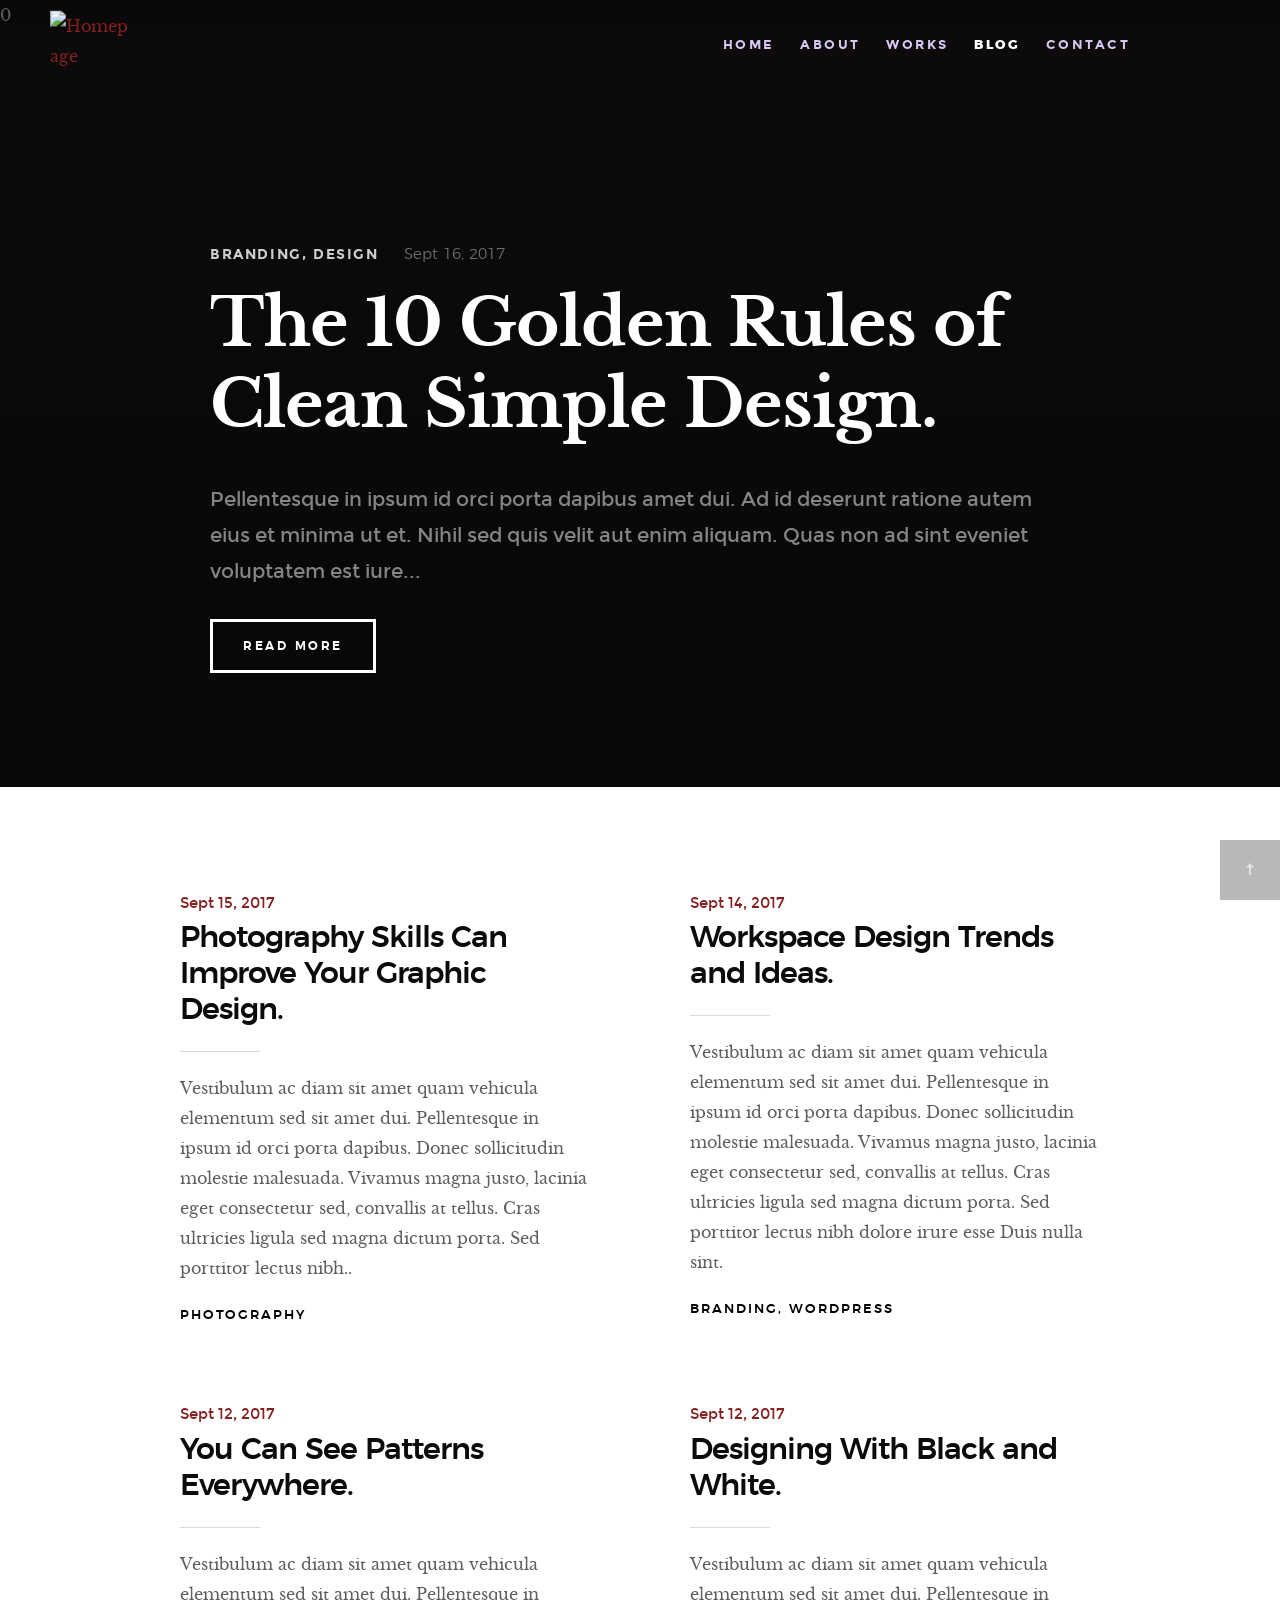
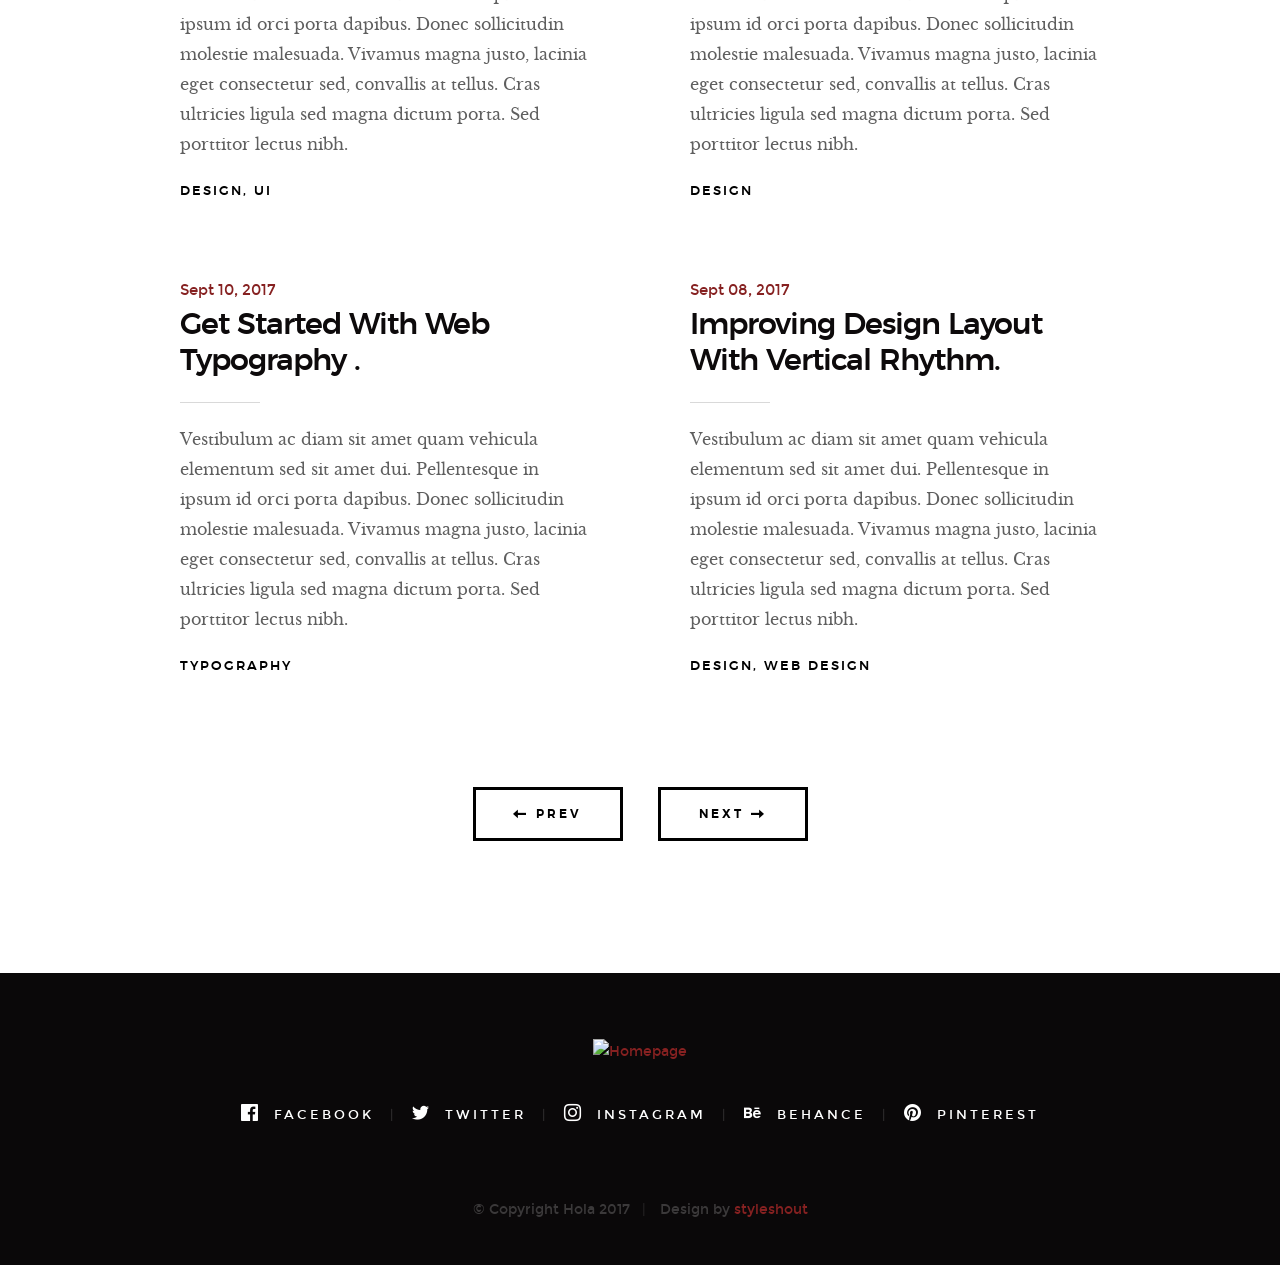
==== commit 83209a24: "update" ====
--- a/blog.html
+++ b/blog.html
@@ -1,4 +1,4 @@
-<!DOCTYPE html>
+0<!DOCTYPE html>
 <!--[if lt IE 9 ]><html class="no-js oldie" lang="en"> <![endif]-->
 <!--[if IE 9 ]><html class="no-js oldie ie9" lang="en"> <![endif]-->
 <!--[if (gte IE 9)|!(IE)]><!-->
--- a/css/base.css
+++ b/css/base.css
@@ -428,6 +428,7 @@
     width: 50%;
 }
 
+
 .col-seven {
     width: 58.33333%;
 }
--- a/css/main.css
+++ b/css/main.css
@@ -1,9 +1,9 @@
 /* =================================================================== 
  *
- *  Hola v1.0 Main Stylesheet
- *  10-02-2017
- *  ------------------------------------------------------------------
+ *  
  *
+ ***** https://www.color-hex.com/color/9d74db     ******
+
  *  TOC:
  *  # webfonts and iconfonts
  *  # base style overrides
@@ -1483,7 +1483,7 @@
 .s-header.sticky {
     position: fixed;
     top: 0;
-    background-color: #000000 !important;
+    background-color: #4e3a6d !important;
     opacity: 0;
     visibility: hidden;
     z-index: 600;
@@ -1636,7 +1636,7 @@
     letter-spacing: .25rem;
     position: absolute;
     top: 9px;
-    right: 50px;
+    right: 130px;
 }
 
 .header-nav {
@@ -1655,7 +1655,7 @@
 .header-nav li a {
     display: block;
     line-height: 72px;
-    color: #9d74db;
+    color: #d7c7f0;
 }
 
 .header-nav li.current a {
@@ -1751,7 +1751,7 @@
     width: 100%;
     height: 100%;
     opacity: .5;
-    background-color: #111111;
+    background-color: #181818;
 }
 
 .no-js .s-home {
@@ -1798,7 +1798,7 @@
 
 .home-content h1 {
     font-family: "librebaskerville-bold", serif;
-    color: #9d74db;
+    color: #d7c7f0;
     font-size: 6rem;
     line-height: 1.35;
     margin-top: 0;
@@ -2551,6 +2551,12 @@
     transform: translate3d(0, 0, 0);
 }
 
+/* #id & Sponsors css */
+
+.img-responsive{
+    height: 50%;
+    width: 50%;
+}
 
 /* ------------------------------------------------------------------- 
  * responsive:
